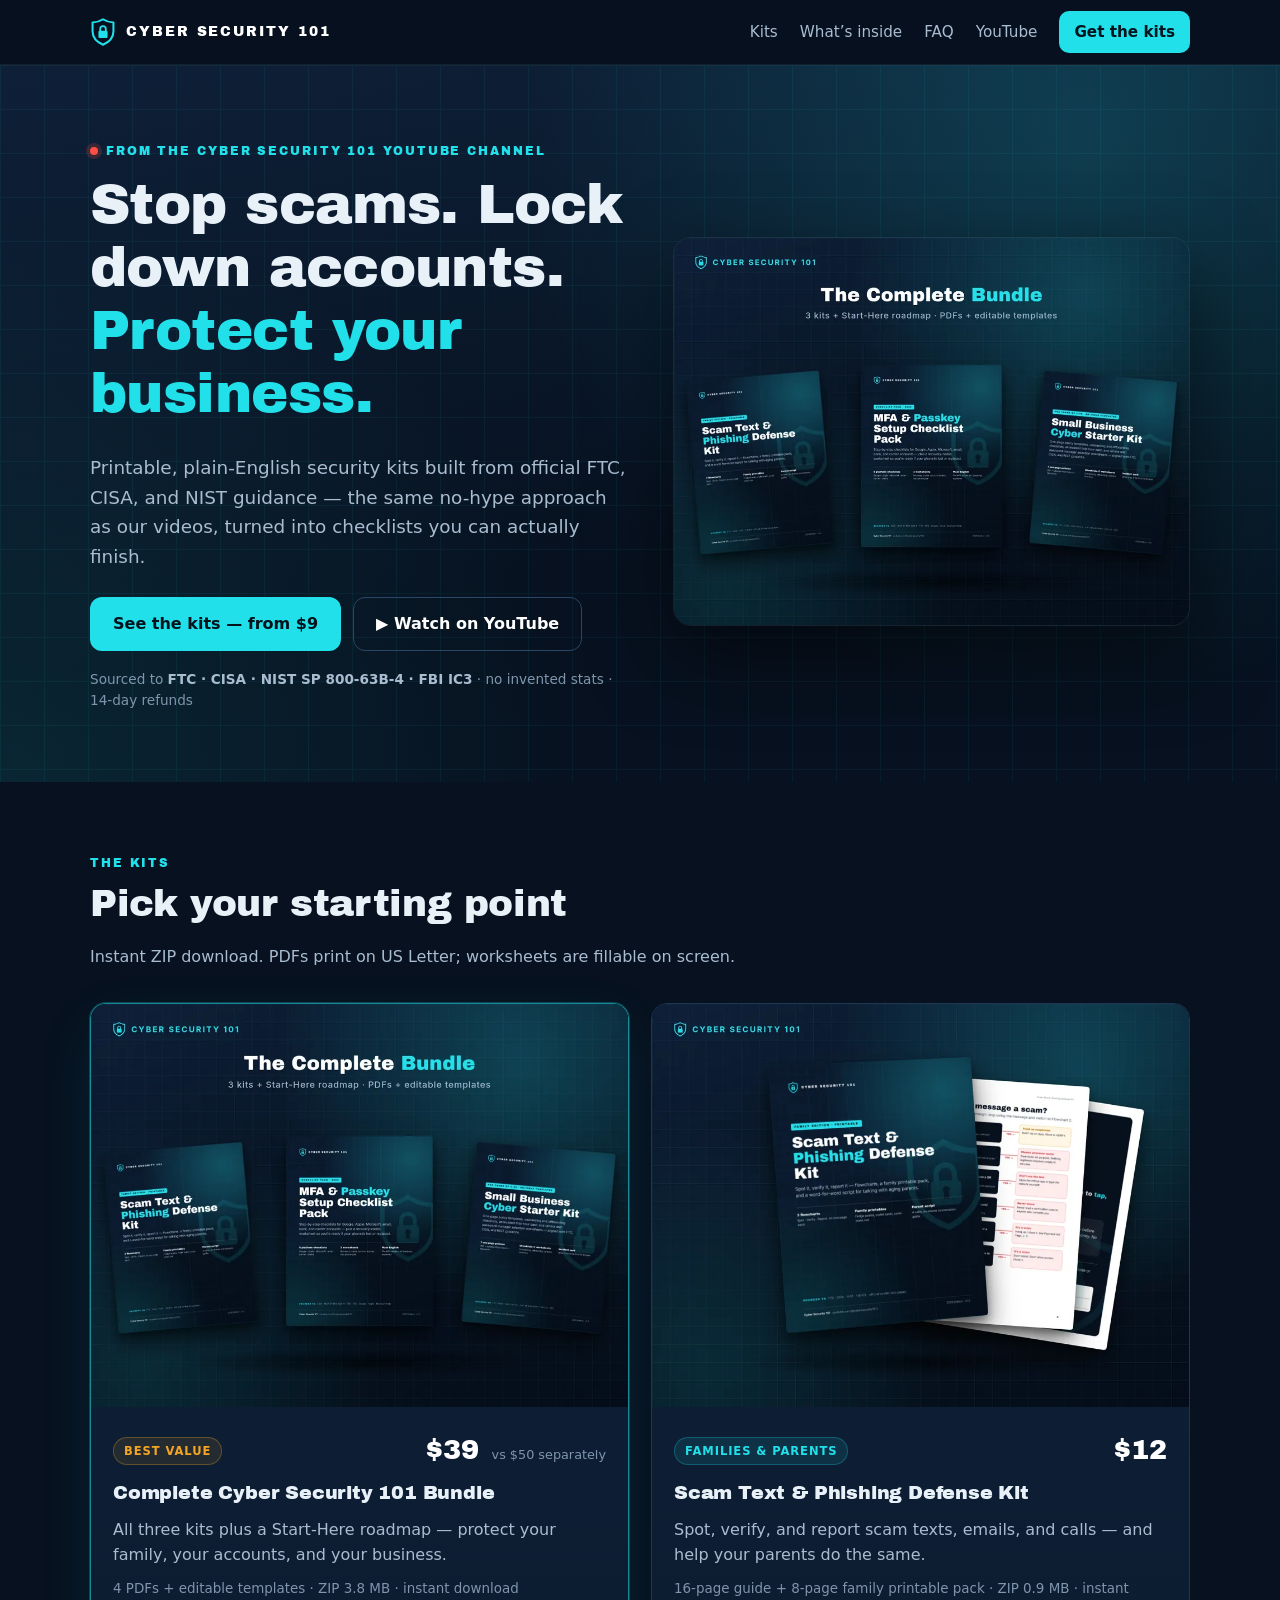
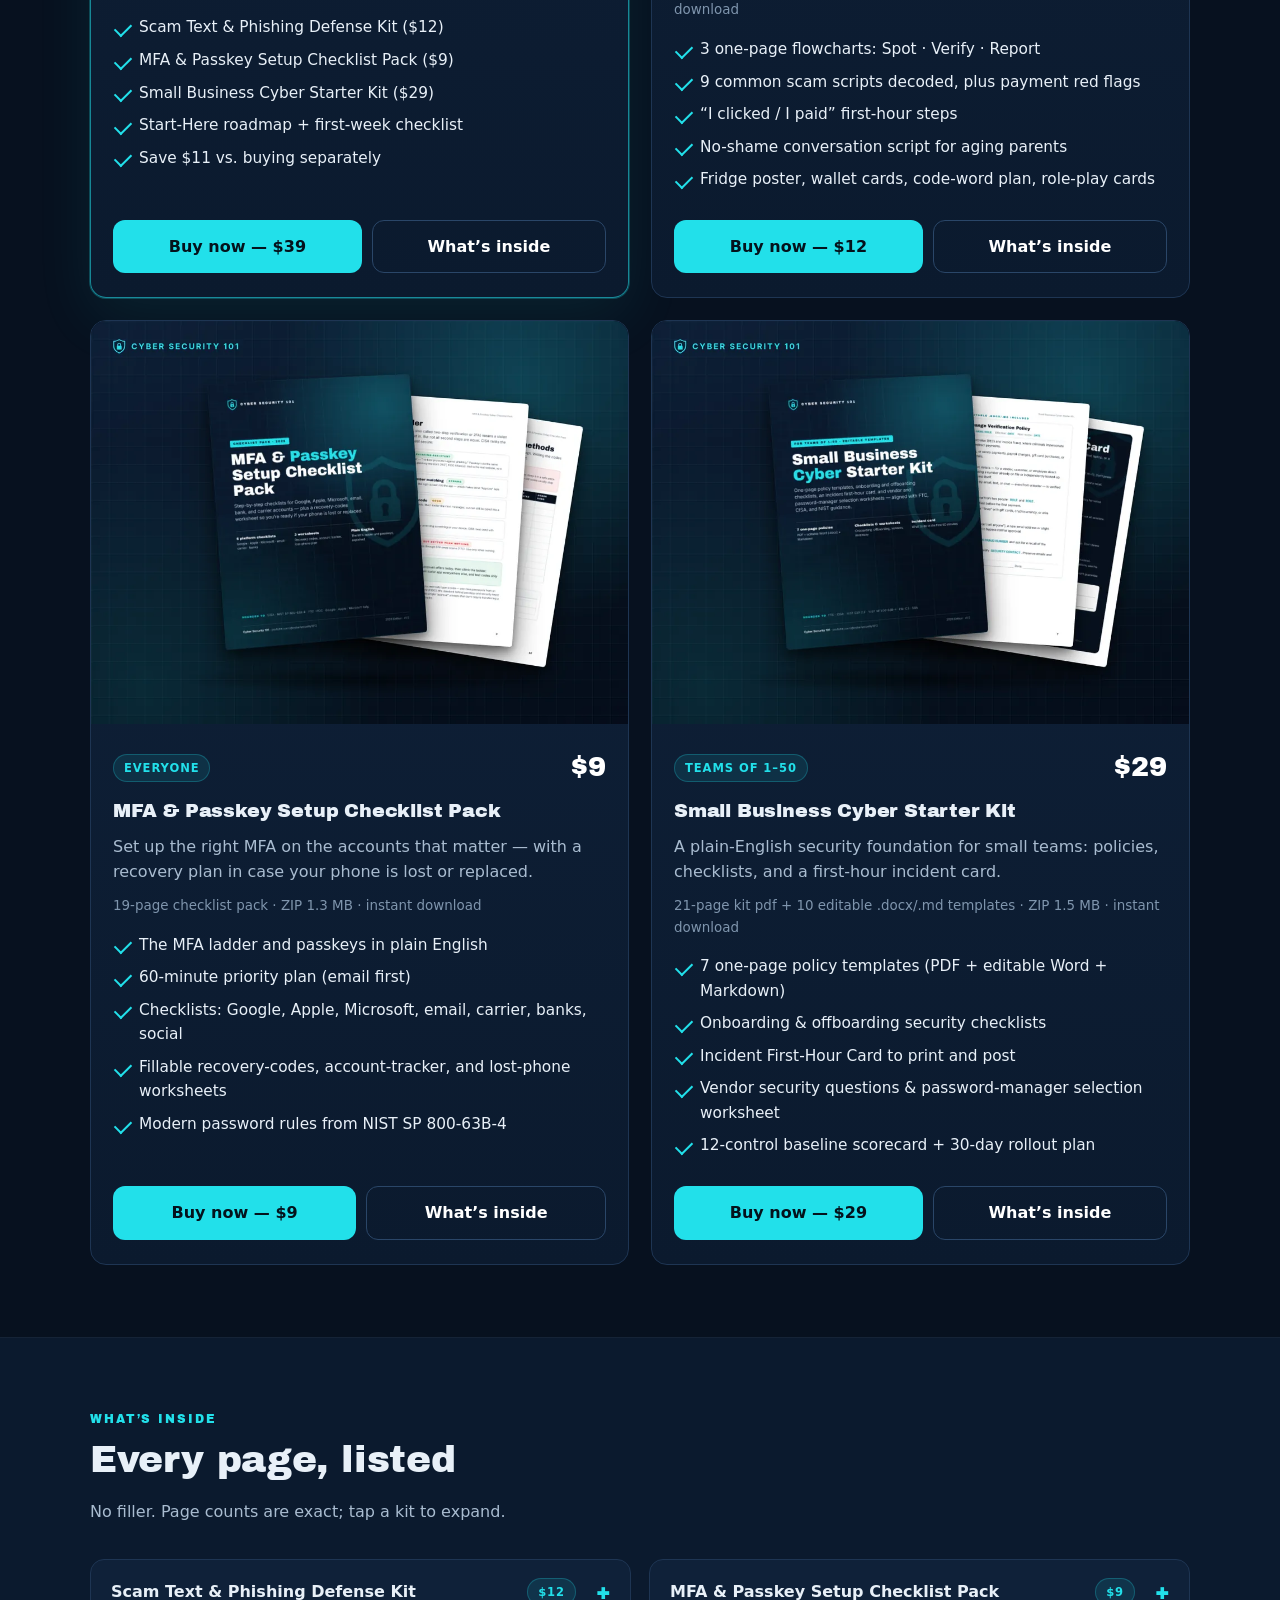
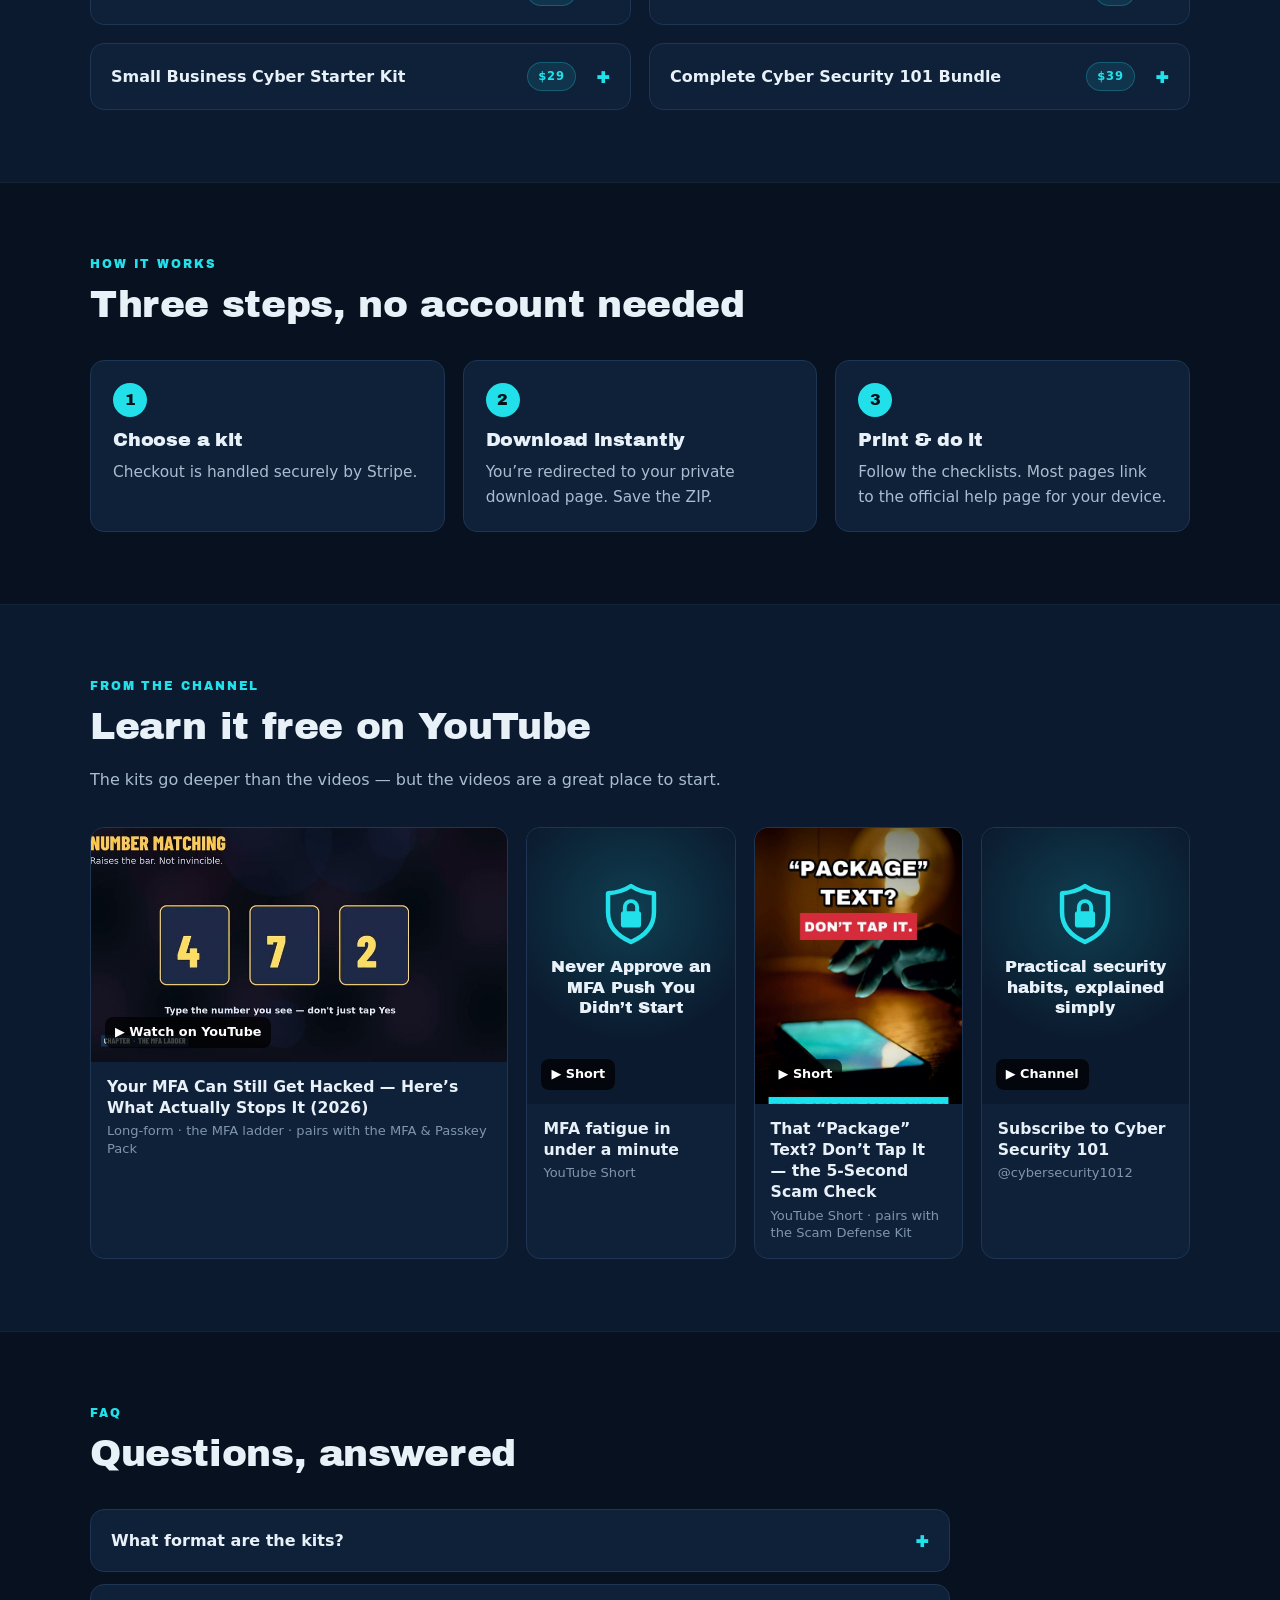
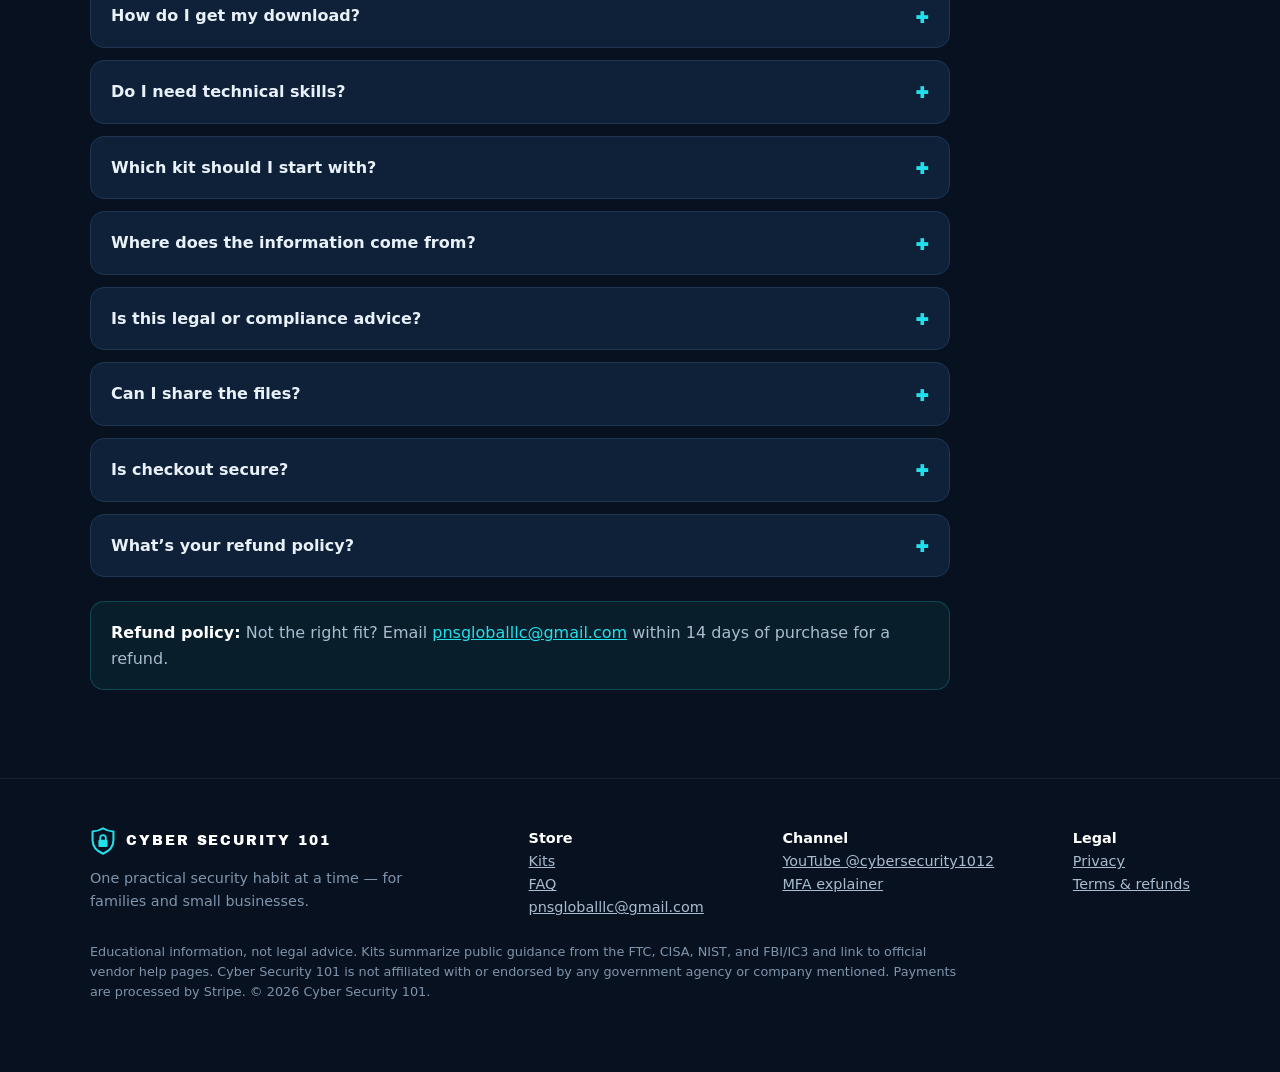
==== index.html @ 24c4be33 "Add Cyber Security 101 static storefront. Serve the finished site from the repository root for GitHu" ====
<!doctype html>
<html lang="en"><head>
<meta charset="utf-8"><meta name="viewport" content="width=device-width,initial-scale=1">
<title>Cyber Security 101 Kits — Scam Defense, MFA &amp; Passkeys, Small Business Security</title>
<meta name="description" content="Printable, beginner-friendly security kits from the Cyber Security 101 YouTube channel: scam text &amp; phishing defense, MFA &amp; passkey checklists, and a small business cyber starter kit.">
<link rel="canonical" href="https://yarosim.github.io/cyber-security-101/">
<meta property="og:type" content="website"><meta property="og:site_name" content="Cyber Security 101">
<meta property="og:title" content="Cyber Security 101 Kits — Scam Defense, MFA &amp; Passkeys, Small Business Security"><meta property="og:description" content="Printable, beginner-friendly security kits from the Cyber Security 101 YouTube channel: scam text &amp; phishing defense, MFA &amp; passkey checklists, and a small business cyber starter kit.">
<meta property="og:url" content="https://yarosim.github.io/cyber-security-101/"><meta property="og:image" content="https://yarosim.github.io/cyber-security-101/assets/img/og-image.png">
<meta property="og:image:width" content="1200"><meta property="og:image:height" content="630">
<meta name="twitter:card" content="summary_large_image"><meta name="twitter:title" content="Cyber Security 101 Kits — Scam Defense, MFA &amp; Passkeys, Small Business Security"><meta name="twitter:description" content="Printable, beginner-friendly security kits from the Cyber Security 101 YouTube channel: scam text &amp; phishing defense, MFA &amp; passkey checklists, and a small business cyber starter kit."><meta name="twitter:image" content="https://yarosim.github.io/cyber-security-101/assets/img/og-image.png">
<meta name="theme-color" content="#07111F">
<link rel="icon" href="assets/img/favicon.svg" type="image/svg+xml"><link rel="icon" href="assets/img/favicon-32.png" sizes="32x32"><link rel="apple-touch-icon" href="assets/img/apple-touch-icon.png">
<link rel="preload" href="assets/fonts/archivo-black-latin.woff2" as="font" type="font/woff2" crossorigin>
<link rel="stylesheet" href="assets/css/site.css">
</head><body><a class="skip" href="#main">Skip to content</a>
<header class="top"><div class="wrap"><a class="brand" href="./"><svg viewBox="0 0 100 110" aria-hidden="true"><path d="M50 5 C38 13 24 17 9 18 L9 52 C9 78 27 95 50 105 C73 95 91 78 91 52 L91 18 C76 17 62 13 50 5 Z" fill="none" stroke="currentColor" stroke-width="8" stroke-linejoin="round"/><path d="M39 52 V43 a11 11 0 0 1 22 0 V52" fill="none" stroke="currentColor" stroke-width="7"/><rect x="32" y="50" width="36" height="29" rx="5" fill="currentColor"/></svg><span>CYBER SECURITY 101</span></a>
<nav class="links"><a href="#kits">Kits</a><a href="#inside">What’s inside</a><a href="#faq">FAQ</a><a href="https://www.youtube.com/@cybersecurity1012" rel="noopener">YouTube</a><a class="btn btn-primary btn-sm" href="#kits">Get the kits</a></nav></div></header><main id="main">
<section class="hero"><div class="wrap"><div>
<div class="eyebrow"><span class="dot"></span>From the Cyber Security 101 YouTube channel</div>
<h1>Stop scams. Lock down accounts. <span class="accent">Protect your business.</span></h1>
<p class="lead">Printable, plain-English security kits built from official FTC, CISA, and NIST guidance — the same no-hype approach as our videos, turned into checklists you can actually finish.</p>
<div class="cta"><a class="btn btn-primary" href="#kits">See the kits — from $9</a><a class="btn btn-ghost" href="https://www.youtube.com/@cybersecurity1012" rel="noopener">▶ Watch on YouTube</a></div>
<p class="sourced">Sourced to <b>FTC · CISA · NIST SP 800-63B-4 · FBI IC3</b> · no invented stats · 14-day refunds</p>
</div><div><picture><source srcset="assets/img/complete-bundle.webp" type="image/webp"><img class="hero-img" src="assets/img/complete-bundle.jpg" alt="The Complete Cyber Security 101 Bundle: three kit covers" width="960" height="720" fetchpriority="high"></picture></div></div></section>

<section id="kits"><div class="wrap"><div class="sec-head"><div class="kicker">The kits</div><h2>Pick your starting point</h2><p>Instant ZIP download. PDFs print on US Letter; worksheets are fillable on screen.</p></div>
<div class="grid"><article class="card featured" id="complete-bundle">
<div class="media"><picture><source srcset="assets/img/complete-bundle.webp" type="image/webp"><img src="assets/img/complete-bundle.jpg" alt="Complete Cyber Security 101 Bundle — cover and sample pages" width="960" height="720" loading="lazy"></picture></div>
<div class="body"><div class="pillrow"><span class="pill gold">Best value</span><span class="price">$39 <small>vs $50 separately</small></span></div>
<h3>Complete Cyber Security 101 Bundle</h3><p class="promise">All three kits plus a Start-Here roadmap — protect your family, your accounts, and your business.</p><p class="meta">4 PDFs + editable templates · ZIP 3.8 MB · instant download</p>
<ul><li>Scam Text &amp; Phishing Defense Kit ($12)</li><li>MFA &amp; Passkey Setup Checklist Pack ($9)</li><li>Small Business Cyber Starter Kit ($29)</li><li>Start-Here roadmap + first-week checklist</li><li>Save $11 vs. buying separately</li></ul>
<div class="actions"><a class="btn btn-primary" data-buy="complete-bundle" data-name="Complete Cyber Security 101 Bundle" data-price="39" href="mailto:pnsgloballlc@gmail.com?subject=Order: Complete Cyber Security 101 Bundle">Buy now — $39</a><a class="btn btn-ghost" href="#inside-complete-bundle">What’s inside</a></div>
</div></article><article class="card" id="scam-defense-kit">
<div class="media"><picture><source srcset="assets/img/scam-defense-kit.webp" type="image/webp"><img src="assets/img/scam-defense-kit.jpg" alt="Scam Text &amp; Phishing Defense Kit — cover and sample pages" width="960" height="720" loading="lazy"></picture></div>
<div class="body"><div class="pillrow"><span class="pill">Families &amp; parents</span><span class="price">$12</span></div>
<h3>Scam Text &amp; Phishing Defense Kit</h3><p class="promise">Spot, verify, and report scam texts, emails, and calls — and help your parents do the same.</p><p class="meta">16-page guide + 8-page family printable pack · ZIP 0.9 MB · instant download</p>
<ul><li>3 one-page flowcharts: Spot · Verify · Report</li><li>9 common scam scripts decoded, plus payment red flags</li><li>“I clicked / I paid” first-hour steps</li><li>No-shame conversation script for aging parents</li><li>Fridge poster, wallet cards, code-word plan, role-play cards</li></ul>
<div class="actions"><a class="btn btn-primary" data-buy="scam-defense-kit" data-name="Scam Text &amp; Phishing Defense Kit" data-price="12" href="mailto:pnsgloballlc@gmail.com?subject=Order: Scam Text &amp; Phishing Defense Kit">Buy now — $12</a><a class="btn btn-ghost" href="#inside-scam-defense-kit">What’s inside</a></div>
</div></article><article class="card" id="mfa-passkey-pack">
<div class="media"><picture><source srcset="assets/img/mfa-passkey-pack.webp" type="image/webp"><img src="assets/img/mfa-passkey-pack.jpg" alt="MFA &amp; Passkey Setup Checklist Pack — cover and sample pages" width="960" height="720" loading="lazy"></picture></div>
<div class="body"><div class="pillrow"><span class="pill">Everyone</span><span class="price">$9</span></div>
<h3>MFA &amp; Passkey Setup Checklist Pack</h3><p class="promise">Set up the right MFA on the accounts that matter — with a recovery plan in case your phone is lost or replaced.</p><p class="meta">19-page checklist pack · ZIP 1.3 MB · instant download</p>
<ul><li>The MFA ladder and passkeys in plain English</li><li>60-minute priority plan (email first)</li><li>Checklists: Google, Apple, Microsoft, email, carrier, banks, social</li><li>Fillable recovery-codes, account-tracker, and lost-phone worksheets</li><li>Modern password rules from NIST SP 800-63B-4</li></ul>
<div class="actions"><a class="btn btn-primary" data-buy="mfa-passkey-pack" data-name="MFA &amp; Passkey Setup Checklist Pack" data-price="9" href="mailto:pnsgloballlc@gmail.com?subject=Order: MFA &amp; Passkey Setup Checklist Pack">Buy now — $9</a><a class="btn btn-ghost" href="#inside-mfa-passkey-pack">What’s inside</a></div>
</div></article><article class="card" id="small-business-kit">
<div class="media"><picture><source srcset="assets/img/small-business-kit.webp" type="image/webp"><img src="assets/img/small-business-kit.jpg" alt="Small Business Cyber Starter Kit — cover and sample pages" width="960" height="720" loading="lazy"></picture></div>
<div class="body"><div class="pillrow"><span class="pill">Teams of 1–50</span><span class="price">$29</span></div>
<h3>Small Business Cyber Starter Kit</h3><p class="promise">A plain-English security foundation for small teams: policies, checklists, and a first-hour incident card.</p><p class="meta">21-page kit pdf + 10 editable .docx/.md templates · ZIP 1.5 MB · instant download</p>
<ul><li>7 one-page policy templates (PDF + editable Word + Markdown)</li><li>Onboarding &amp; offboarding security checklists</li><li>Incident First-Hour Card to print and post</li><li>Vendor security questions &amp; password-manager selection worksheet</li><li>12-control baseline scorecard + 30-day rollout plan</li></ul>
<div class="actions"><a class="btn btn-primary" data-buy="small-business-kit" data-name="Small Business Cyber Starter Kit" data-price="29" href="mailto:pnsgloballlc@gmail.com?subject=Order: Small Business Cyber Starter Kit">Buy now — $29</a><a class="btn btn-ghost" href="#inside-small-business-kit">What’s inside</a></div>
</div></article></div></div></section>

<section class="band" id="inside"><div class="wrap"><div class="sec-head"><div class="kicker">What’s inside</div><h2>Every page, listed</h2><p>No filler. Page counts are exact; tap a kit to expand.</p></div>
<div class="inside"><details id="inside-scam-defense-kit"><summary>Scam Text &amp; Phishing Defense Kit <span class="pill" style="margin-left:auto;margin-right:8px">$12</span></summary><p><b>Guide (16 pages):</b> the 5-Second Check; Flowchart 1 — Spot; Flowchart 2 — Verify (go direct); Flowchart 3 — Report (7726, ReportFraud.ftc.gov, IC3.gov, IdentityTheft.gov, Elder Fraud Hotline); 9 scam scripts decoded; payment red flags; “I clicked / I paid” first-hour checklists; a 20-minute account reset; a no-shame conversation script for aging parents; word-for-word call and text scripts; sources.</p><p><b>Family Printable Pack (8 pages, fillable):</b> PAUSE · CHECK · CALL fridge poster; 5-Second Check poster; 4 fold-over wallet cards; family verification (code-word) plan; trusted-numbers directory; scam incident log; 6 role-play cards.</p></details><details id="inside-mfa-passkey-pack"><summary>MFA &amp; Passkey Setup Checklist Pack <span class="pill" style="margin-left:auto;margin-right:8px">$9</span></summary><p><b>Checklist pack (19 pages, fillable):</b> the MFA ladder (CISA ranking); passkeys explained; 60-minute priority plan; checklists for Google, Apple, Microsoft, other email providers + mobile carrier, banks and payment apps, social and shopping accounts.</p><p><b>Worksheets:</b> recovery codes &amp; backup methods; account security tracker; “If I lose my phone” plan. Plus the two MFA rules, modern password rules from NIST SP 800-63B-4, and a 15-minute quarterly review.</p></details><details id="inside-small-business-kit"><summary>Small Business Cyber Starter Kit <span class="pill" style="margin-left:auto;margin-right:8px">$29</span></summary><p><b>Kit PDF (21 pages):</b> 12-control baseline scorecard (mapped to NIST CSF 2.0); asset &amp; account inventory; 7 one-page policies — Acceptable Use, Password/Passkey/MFA, Payment &amp; Bank-Change Verification, Data Handling, Backup &amp; Updates, Remote Work &amp; Devices, Incident Response; onboarding and offboarding checklists; Incident First-Hour Card; incident contacts &amp; log; vendor security questions; password-manager selection matrix; staff phishing handout; 30-day rollout plan; policy acknowledgment form.</p><p><b>Editable templates:</b> all 7 policies, both checklists, and the First-Hour Card as Word (.docx) and Markdown (.md) files, with placeholders highlighted.</p></details><details id="inside-complete-bundle"><summary>Complete Cyber Security 101 Bundle <span class="pill" style="margin-left:auto;margin-right:8px">$39</span></summary><p><b>Everything above in one ZIP:</b> Scam Text &amp; Phishing Defense Kit (guide + printables), MFA &amp; Passkey Setup Checklist Pack, Small Business Cyber Starter Kit (PDF + editable templates).</p><p><b>Start-Here roadmap (2 pages):</b> the order to use the kits and a first-week checklist.</p></details></div></div></section>

<section><div class="wrap"><div class="sec-head"><div class="kicker">How it works</div><h2>Three steps, no account needed</h2></div>
<div class="steps3"><div class="step"><h3>Choose a kit</h3><p>Checkout is handled securely by Stripe.</p></div><div class="step"><h3>Download instantly</h3><p>You’re redirected to your private download page. Save the ZIP.</p></div><div class="step"><h3>Print &amp; do it</h3><p>Follow the checklists. Most pages link to the official help page for your device.</p></div></div></div></section>

<section class="band" id="videos"><div class="wrap"><div class="sec-head"><div class="kicker">From the channel</div><h2>Learn it free on YouTube</h2><p>The kits go deeper than the videos — but the videos are a great place to start.</p></div><div class="videos">
<a class="vid" href="https://www.youtube.com/watch?v=_eU4ls9CV9U" rel="noopener"><div class="th"><img src="assets/img/mfa-long.jpg" alt="MFA explainer video thumbnail" width="1280" height="720" loading="lazy"><span class="play">▶ Watch on YouTube</span></div><div class="t">Your MFA Can Still Get Hacked — Here’s What Actually Stops It (2026)<small>Long-form · the MFA ladder · pairs with the MFA &amp; Passkey Pack</small></div></a>
<a class="vid short" href="https://www.youtube.com/shorts/EB3WGPZprxk" rel="noopener"><div class="th"><div class="shortcard"><svg viewBox="0 0 100 110" aria-hidden="true"><path d="M50 5 C38 13 24 17 9 18 L9 52 C9 78 27 95 50 105 C73 95 91 78 91 52 L91 18 C76 17 62 13 50 5 Z" fill="none" stroke="currentColor" stroke-width="8" stroke-linejoin="round"/><path d="M39 52 V43 a11 11 0 0 1 22 0 V52" fill="none" stroke="currentColor" stroke-width="7"/><rect x="32" y="50" width="36" height="29" rx="5" fill="currentColor"/></svg><b>Never Approve an MFA Push You Didn’t Start</b></div><span class="play">▶ Short</span></div><div class="t">MFA fatigue in under a minute<small>YouTube Short</small></div></a>
<a class="vid short" data-video="scamShort" href="https://www.youtube.com/@cybersecurity1012" rel="noopener" hidden><div class="th"><img src="assets/img/scam-short.jpg" alt="5-Second Scam Check short thumbnail" width="540" height="720" loading="lazy"><span class="play">▶ Short</span></div><div class="t">That “Package” Text? Don’t Tap It — the 5-Second Scam Check<small>YouTube Short · pairs with the Scam Defense Kit</small></div></a>
<a class="vid short" data-video="channelFallback" href="https://www.youtube.com/@cybersecurity1012" rel="noopener"><div class="th"><div class="shortcard"><svg viewBox="0 0 100 110" aria-hidden="true"><path d="M50 5 C38 13 24 17 9 18 L9 52 C9 78 27 95 50 105 C73 95 91 78 91 52 L91 18 C76 17 62 13 50 5 Z" fill="none" stroke="currentColor" stroke-width="8" stroke-linejoin="round"/><path d="M39 52 V43 a11 11 0 0 1 22 0 V52" fill="none" stroke="currentColor" stroke-width="7"/><rect x="32" y="50" width="36" height="29" rx="5" fill="currentColor"/></svg><b>Practical security habits, explained simply</b></div><span class="play">▶ Channel</span></div><div class="t">Subscribe to Cyber Security 101<small>@cybersecurity1012</small></div></a>
</div></div></section>

<section id="faq"><div class="wrap"><div class="sec-head"><div class="kicker">FAQ</div><h2>Questions, answered</h2></div>
<div class="faq"><details><summary>What format are the kits?</summary><p>PDF (US Letter) inside a ZIP file. Worksheets are fillable — type into them in Adobe Acrobat Reader, Apple Preview, or a modern browser — or print and write by hand. The Small Business kit also includes editable Word (.docx) and Markdown templates.</p></details><details><summary>How do I get my download?</summary><p>Right after checkout you’re redirected to your private download page. Bookmark it or save the ZIP right away. Lost it? Email pnsgloballlc@gmail.com with your receipt and we’ll resend it.</p></details><details><summary>Do I need technical skills?</summary><p>No. Everything is written for beginners: plain language, checklists, and links to each company’s official help page when menus differ on your device.</p></details><details><summary>Which kit should I start with?</summary><p>Worried about scam texts or protecting parents? Start with the Scam Text &amp; Phishing Defense Kit. Want to secure your own accounts? The MFA &amp; Passkey Pack. Run or help run a business? The Small Business kit. The bundle includes all three with a roadmap.</p></details><details><summary>Where does the information come from?</summary><p>Official guidance from the FTC, CISA, NIST (including SP 800-63B-4), and FBI/IC3, plus Google, Apple, and Microsoft help pages. Each kit ends with a dated sources page. We don’t use invented statistics.</p></details><details><summary>Is this legal or compliance advice?</summary><p>No. The kits are educational. The Small Business policies are starting templates — adapt them to your business and have a qualified advisor review anything you rely on for legal, regulatory, or contractual purposes.</p></details><details><summary>Can I share the files?</summary><p>Print as many copies as you need for your household (or, for the Small Business kit, within your own organization). Please don’t resell or post the files publicly.</p></details><details><summary>Is checkout secure?</summary><p>Payments are handled by Stripe on Stripe’s own checkout page. We never see or store your card number.</p></details><details><summary>What’s your refund policy?</summary><p>If a kit isn’t right for you, email pnsgloballlc@gmail.com within 14 days of purchase for a refund.</p></details></div>
<p class="note" style="margin-top:24px;max-width:860px"><b style="color:#fff">Refund policy:</b> Not the right fit? Email <a href="mailto:pnsgloballlc@gmail.com">pnsgloballlc@gmail.com</a> within 14 days of purchase for a refund.</p>
</div></section>
</main><footer><div class="wrap"><div class="cols">
<div><a class="brand" href="./"><svg viewBox="0 0 100 110" aria-hidden="true"><path d="M50 5 C38 13 24 17 9 18 L9 52 C9 78 27 95 50 105 C73 95 91 78 91 52 L91 18 C76 17 62 13 50 5 Z" fill="none" stroke="currentColor" stroke-width="8" stroke-linejoin="round"/><path d="M39 52 V43 a11 11 0 0 1 22 0 V52" fill="none" stroke="currentColor" stroke-width="7"/><rect x="32" y="50" width="36" height="29" rx="5" fill="currentColor"/></svg><span>CYBER SECURITY 101</span></a><p style="margin:.8em 0 0;max-width:360px">One practical security habit at a time — for families and small businesses.</p></div>
<div><b style="color:#fff">Store</b><br><a href="index.html#kits">Kits</a><br><a href="index.html#faq">FAQ</a><br><a href="mailto:pnsgloballlc@gmail.com">pnsgloballlc@gmail.com</a></div>
<div><b style="color:#fff">Channel</b><br><a href="https://www.youtube.com/@cybersecurity1012" rel="noopener">YouTube @cybersecurity1012</a><br><a href="https://www.youtube.com/watch?v=_eU4ls9CV9U" rel="noopener">MFA explainer</a></div>
<div><b style="color:#fff">Legal</b><br><a href="privacy.html">Privacy</a><br><a href="terms.html">Terms &amp; refunds</a></div>
</div>
<p class="fine">Educational information, not legal advice. Kits summarize public guidance from the FTC, CISA, NIST, and FBI/IC3 and link to official vendor help pages. Cyber Security 101 is not affiliated with or endorsed by any government agency or company mentioned. Payments are processed by Stripe. © <span id="yr">2026</span> Cyber Security 101.</p>
</div></footer>
<script src="config.js"></script><script src="assets/js/main.js" defer></script>
</body></html>
---- assets/css/site.css ----
@font-face{font-family:"Archivo Black";src:url(../fonts/archivo-black-latin.woff2) format("woff2");font-display:swap}
:root{--bg:#07111F;--bg2:#0B1A2E;--card:#0F2139;--line:#1E3553;--ink:#E8F0F8;--ink2:#A9BCD0;--ink3:#7F95AD;--cyan:#22E0EA;--cyan-d:#17B8C1;--amber:#F5A524;--radius:16px;--max:1140px}
*{box-sizing:border-box}html{scroll-behavior:smooth}
body{margin:0;background:var(--bg);color:var(--ink);font:16px/1.6 system-ui,-apple-system,"Segoe UI",Roboto,Inter,Arial,sans-serif;-webkit-font-smoothing:antialiased}
a{color:var(--cyan)}a:hover{color:#7CF3F8}
img{max-width:100%;height:auto;display:block}
.wrap{max-width:var(--max);margin:0 auto;padding:0 20px}
h1,h2,h3{font-family:"Archivo Black",system-ui,sans-serif;font-weight:400;line-height:1.12;margin:0 0 .5em;letter-spacing:-.01em}
h1{font-size:clamp(2rem,5.2vw,3.5rem)}h2{font-size:clamp(1.6rem,3.4vw,2.35rem)}h3{font-size:1.2rem}
.accent{color:var(--cyan)}
.skip{position:absolute;left:-999px}.skip:focus{left:12px;top:12px;background:#fff;color:#000;padding:8px 12px;z-index:99;border-radius:6px}
header.top{position:sticky;top:0;z-index:20;background:rgba(7,17,31,.86);backdrop-filter:blur(10px);border-bottom:1px solid rgba(255,255,255,.06)}
header.top .wrap{display:flex;align-items:center;justify-content:space-between;height:64px}
.brand{display:flex;align-items:center;gap:10px;color:#fff;text-decoration:none;font-family:"Archivo Black";letter-spacing:.14em;font-size:.86rem}
.brand svg{width:26px;height:28px;color:var(--cyan)}
nav.links{display:flex;gap:22px;align-items:center}nav.links a{color:var(--ink2);text-decoration:none;font-size:.95rem}nav.links a:hover{color:#fff}nav.links a.btn{color:#04141F;white-space:nowrap}nav.links a.btn:hover{color:#04141F}.brand span{white-space:nowrap}
.btn{display:inline-flex;align-items:center;justify-content:center;gap:8px;padding:13px 22px;border-radius:12px;font-weight:700;text-decoration:none;border:1px solid transparent;cursor:pointer;font-size:1rem;transition:transform .12s ease, background .12s ease}
.btn:active{transform:translateY(1px)}
.btn-primary{background:var(--cyan);color:#04121C}.btn-primary:hover{background:#6CEFF5;color:#04121C}
.btn-ghost{border-color:#2A4668;color:#fff}.btn-ghost:hover{border-color:var(--cyan);color:#fff}
.btn-sm{padding:8px 14px;font-size:.9rem;border-radius:10px}
.btn.soon{background:transparent;border:1px dashed #3B5B80;color:var(--ink2);font-weight:600}
.btn.soon:hover{border-color:var(--cyan);color:#fff}
.hero{position:relative;overflow:hidden;padding:72px 0 56px;background:radial-gradient(circle at 85% 10%,rgba(34,224,234,.18),transparent 45%),radial-gradient(circle at 0% 100%,rgba(34,224,234,.10),transparent 40%),linear-gradient(170deg,#0E2038,#07111F 65%)}
.hero:before{content:"";position:absolute;inset:0;opacity:.06;background-image:linear-gradient(#22E0EA 1px,transparent 1px),linear-gradient(90deg,#22E0EA 1px,transparent 1px);background-size:44px 44px;pointer-events:none}
.hero .wrap{position:relative;display:grid;grid-template-columns:1.05fr 1fr;gap:40px;align-items:center}
.eyebrow{display:inline-flex;align-items:center;gap:8px;font-family:"Archivo Black";font-size:.74rem;letter-spacing:.16em;text-transform:uppercase;color:var(--cyan);margin-bottom:14px}
.eyebrow .dot{width:8px;height:8px;border-radius:4px;background:#FF4E45;box-shadow:0 0 0 4px rgba(255,78,69,.18)}
.lead{font-size:1.15rem;color:var(--ink2);max-width:38rem}
.cta{display:flex;gap:12px;flex-wrap:wrap;margin:26px 0 18px}
.sourced{font-size:.85rem;color:var(--ink3)}.sourced b{color:var(--ink2);font-weight:600}
.hero-img{border-radius:18px;box-shadow:0 30px 80px rgba(0,0,0,.5);border:1px solid rgba(255,255,255,.06)}
section{padding:72px 0}
.sec-head{max-width:720px;margin-bottom:34px}.sec-head p{color:var(--ink2);margin:0}
.kicker{font-family:"Archivo Black";font-size:.74rem;letter-spacing:.16em;text-transform:uppercase;color:var(--cyan);margin-bottom:10px}
.grid{display:grid;grid-template-columns:repeat(2,1fr);gap:22px}
.card{background:linear-gradient(180deg,#0F2139,#0B1A2E);border:1px solid var(--line);border-radius:var(--radius);overflow:hidden;display:flex;flex-direction:column}
.card.featured{border-color:rgba(34,224,234,.55);box-shadow:0 0 0 1px rgba(34,224,234,.25),0 20px 60px rgba(34,224,234,.08)}
.card .media{aspect-ratio:4/3;background:#07111F}
.card .media img{width:100%;height:100%;object-fit:cover}
.card .body{padding:22px 22px 24px;display:flex;flex-direction:column;flex:1}
.pillrow{display:flex;justify-content:space-between;align-items:center;gap:10px;margin-bottom:10px}
.pill{display:inline-block;font-size:.72rem;font-weight:700;letter-spacing:.08em;text-transform:uppercase;color:var(--cyan);background:rgba(34,224,234,.1);border:1px solid rgba(34,224,234,.25);padding:4px 10px;border-radius:999px}
.pill.gold{color:var(--amber);background:rgba(245,165,36,.1);border-color:rgba(245,165,36,.3)}
.price{font-family:"Archivo Black";font-size:1.7rem;color:#fff}.price small{font-family:system-ui;font-size:.8rem;color:var(--ink3);font-weight:500;margin-left:4px}
.card p.promise{color:var(--ink2);margin:.2em 0 1em}
.card ul{margin:0 0 20px;padding:0;list-style:none}
.card li{position:relative;padding-left:26px;margin:0 0 8px;color:var(--ink);font-size:.96rem}
.card li:before{content:"";position:absolute;left:2px;top:.5em;width:14px;height:8px;border-left:2.5px solid var(--cyan);border-bottom:2.5px solid var(--cyan);transform:rotate(-45deg)}
.card .meta{font-size:.84rem;color:var(--ink3);margin:-6px 0 16px}
.card .actions{margin-top:auto;display:flex;gap:10px;flex-wrap:wrap;align-items:center}
.card .actions .btn{flex:1 1 auto}
.band{background:var(--bg2);border-top:1px solid rgba(255,255,255,.04);border-bottom:1px solid rgba(255,255,255,.04)}
.inside{display:grid;grid-template-columns:repeat(2,1fr);gap:18px}
details{background:var(--card);border:1px solid var(--line);border-radius:14px;padding:0 20px}
details[open]{padding-bottom:16px}
summary{cursor:pointer;list-style:none;padding:18px 0;font-weight:700;display:flex;justify-content:space-between;gap:12px;align-items:center}
summary::-webkit-details-marker{display:none}
summary:after{content:"+";font-family:"Archivo Black";color:var(--cyan);font-size:1.3rem;line-height:1}
details[open] summary:after{content:"–"}
details p,details li{color:var(--ink2);font-size:.95rem}
details ul{padding-left:18px;margin:6px 0 0}
.steps3{display:grid;grid-template-columns:repeat(3,1fr);gap:18px;counter-reset:s}
.step{background:var(--card);border:1px solid var(--line);border-radius:14px;padding:22px}
.step:before{counter-increment:s;content:counter(s);display:inline-grid;place-items:center;width:34px;height:34px;border-radius:17px;background:var(--cyan);color:#04121C;font-family:"Archivo Black";margin-bottom:12px}
.step p{color:var(--ink2);margin:0;font-size:.96rem}
[hidden]{display:none!important}
.videos{display:grid;grid-template-columns:2fr;grid-auto-flow:column;grid-auto-columns:1fr;gap:18px}
.vid{display:block;text-decoration:none;color:var(--ink);background:var(--card);border:1px solid var(--line);border-radius:14px;overflow:hidden}
.vid:hover{border-color:var(--cyan)}
.vid .th{position:relative;aspect-ratio:16/9;background:#000}
.vid .th img{width:100%;height:100%;object-fit:cover}
.vid.short .th{aspect-ratio:9/12}
.vid .th .play{position:absolute;left:14px;bottom:14px;background:rgba(0,0,0,.72);color:#fff;font-size:.8rem;font-weight:700;padding:5px 10px;border-radius:8px}
.vid .t{padding:14px 16px 16px;font-weight:700;font-size:.98rem;line-height:1.35}
.vid .t small{display:block;color:var(--ink3);font-weight:500;margin-top:4px}
.shortcard{display:flex;flex-direction:column;align-items:center;justify-content:center;box-sizing:border-box;text-align:center;padding:22px 22px 52px;height:100%;background:radial-gradient(circle at 50% 30%,rgba(34,224,234,.18),transparent 60%),#0B1A2E}
.shortcard svg{width:56px;height:62px;color:var(--cyan);margin:0 auto 12px}
.shortcard b{font-family:"Archivo Black";font-weight:400;font-size:1.05rem;line-height:1.2}
.faq{display:grid;gap:12px;max-width:860px}
.note{background:rgba(34,224,234,.06);border:1px solid rgba(34,224,234,.22);border-radius:14px;padding:18px 20px;color:var(--ink2)}
footer{padding:48px 0 56px;border-top:1px solid rgba(255,255,255,.06);color:var(--ink3);font-size:.9rem}
footer .cols{display:flex;justify-content:space-between;gap:28px;flex-wrap:wrap}
footer a{color:var(--ink2)}
footer .fine{margin-top:22px;font-size:.8rem;max-width:880px}
.legal{max-width:780px}.legal h2{font-size:1.3rem;margin-top:1.8em}.legal p,.legal li{color:var(--ink2)}
@media (max-width:900px){.hero .wrap{grid-template-columns:1fr}.hero{padding:44px 0 36px}.grid,.inside{grid-template-columns:1fr}.steps3{grid-template-columns:1fr}.videos{grid-template-columns:1fr 1fr;grid-auto-flow:row}.videos .vid:first-child{grid-column:1/-1}.videos .vid:nth-child(4):not([hidden]){grid-column:1/-1}.videos .vid:nth-child(4) .th{aspect-ratio:16/6}nav.links a:not(.btn){display:none}section{padding:52px 0}}
@media (max-width:420px){.brand{font-size:.74rem;letter-spacing:.1em;gap:8px}.brand svg{width:22px;height:24px}nav.links a.btn{padding:8px 12px;font-size:.85rem}.cta .btn{width:100%}.videos{gap:12px}.shortcard{padding:10px 10px 46px}.shortcard b{font-size:.82rem}.shortcard svg{width:40px;height:44px}.vid .t{padding:10px 12px 12px;font-size:.9rem}.vid .th .play{left:10px;bottom:10px}}
@media (prefers-reduced-motion:reduce){html{scroll-behavior:auto}}
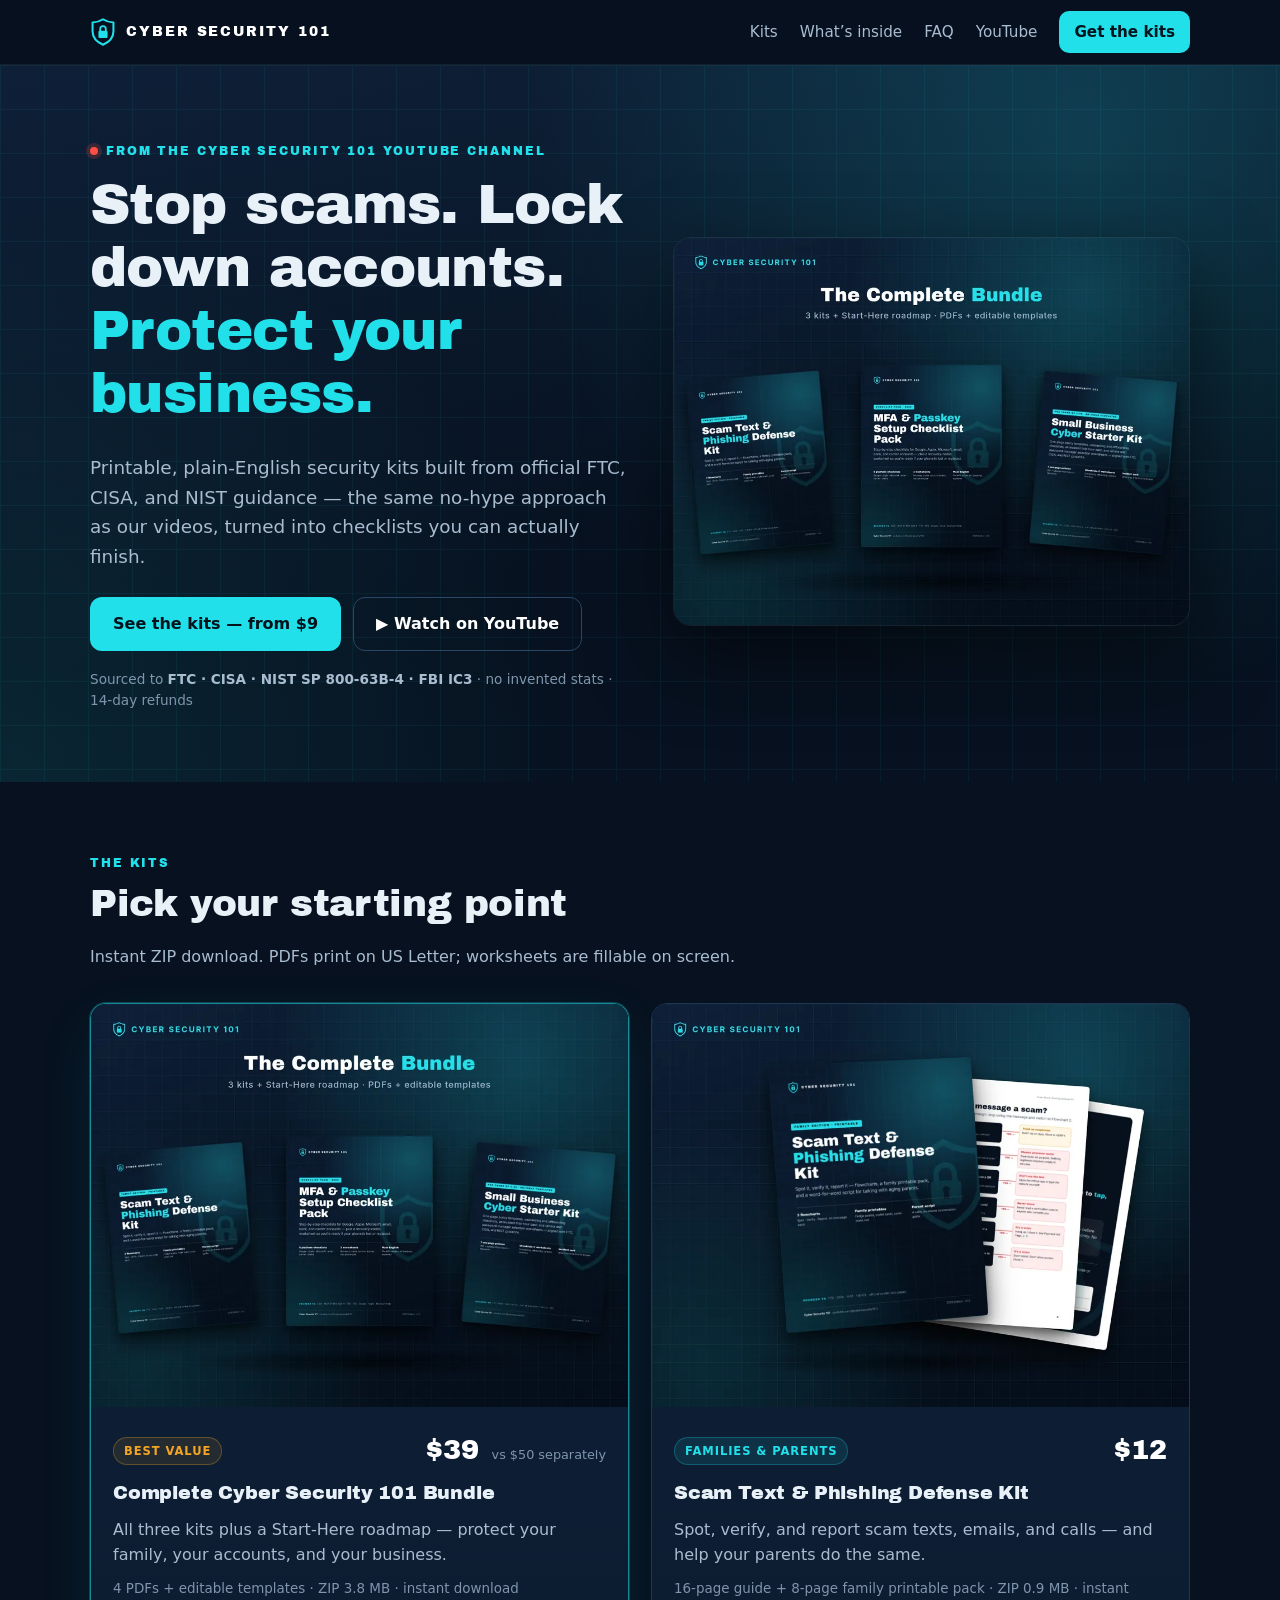
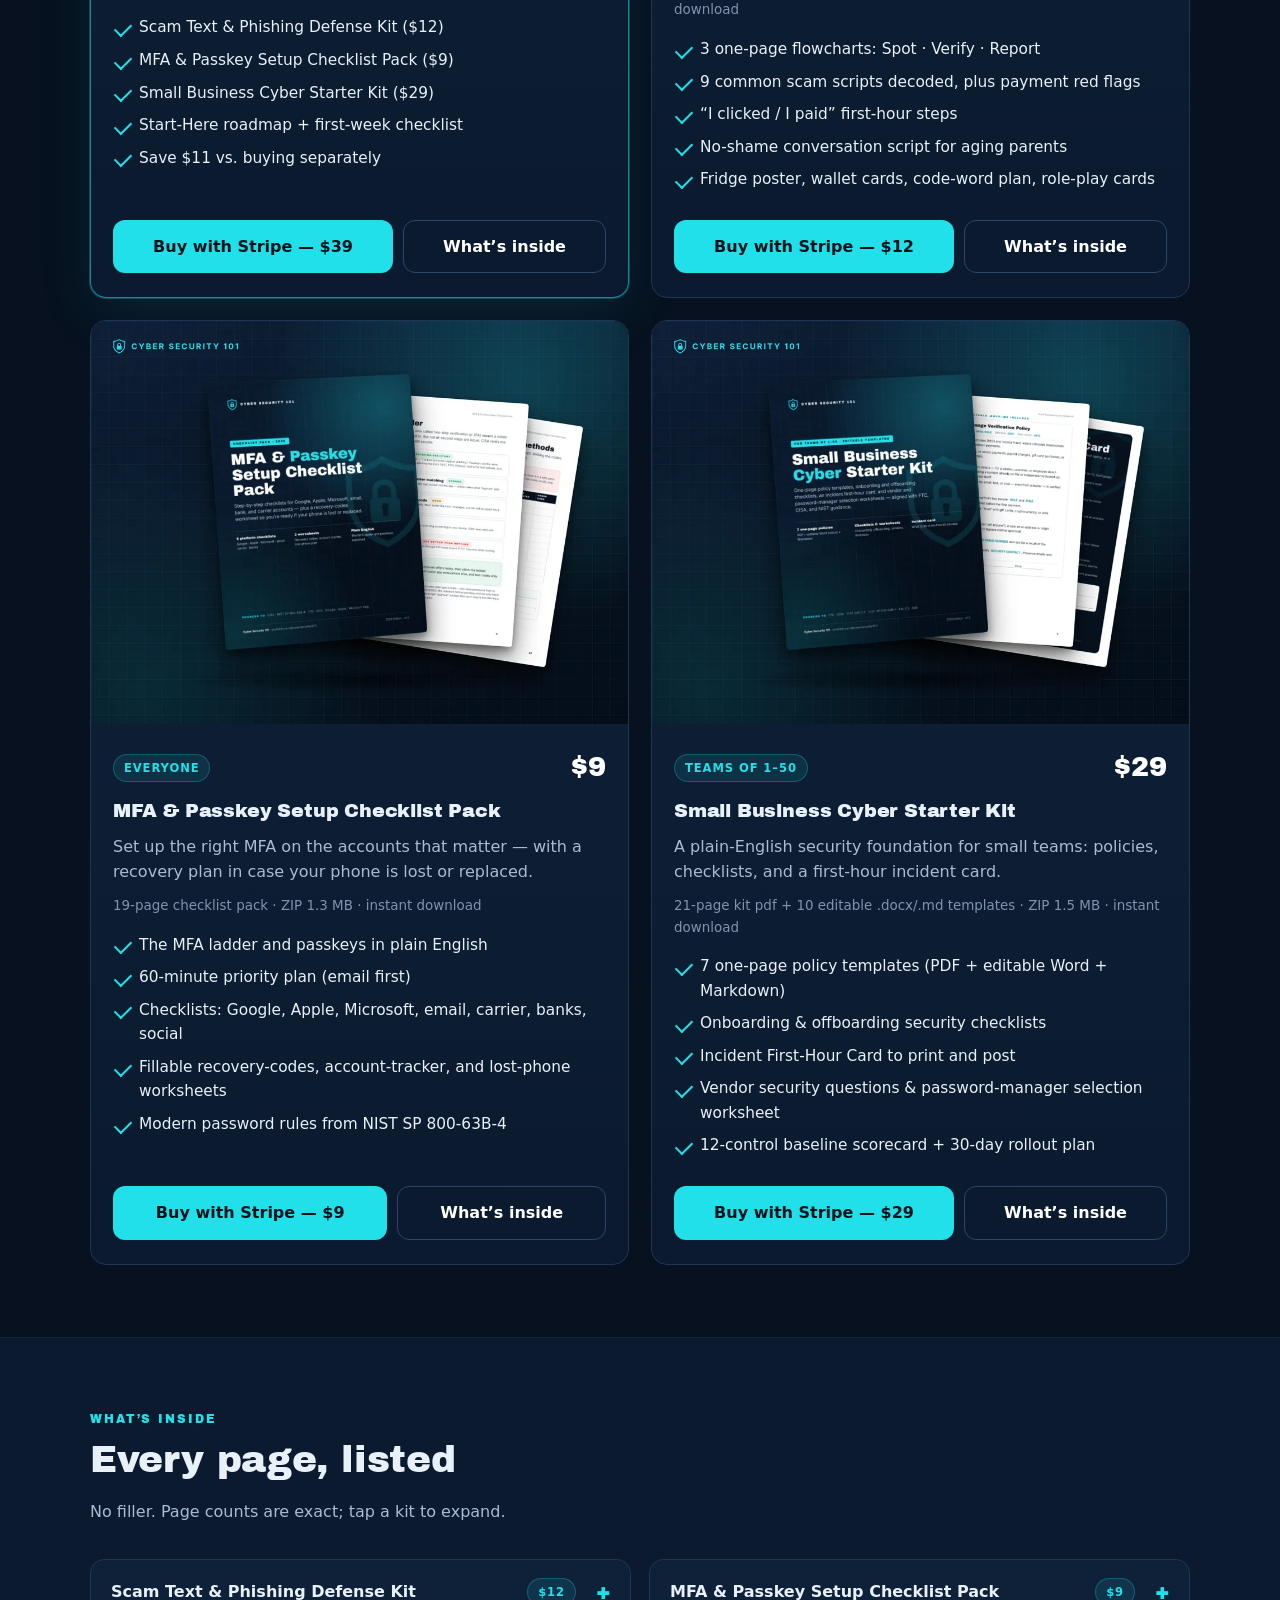
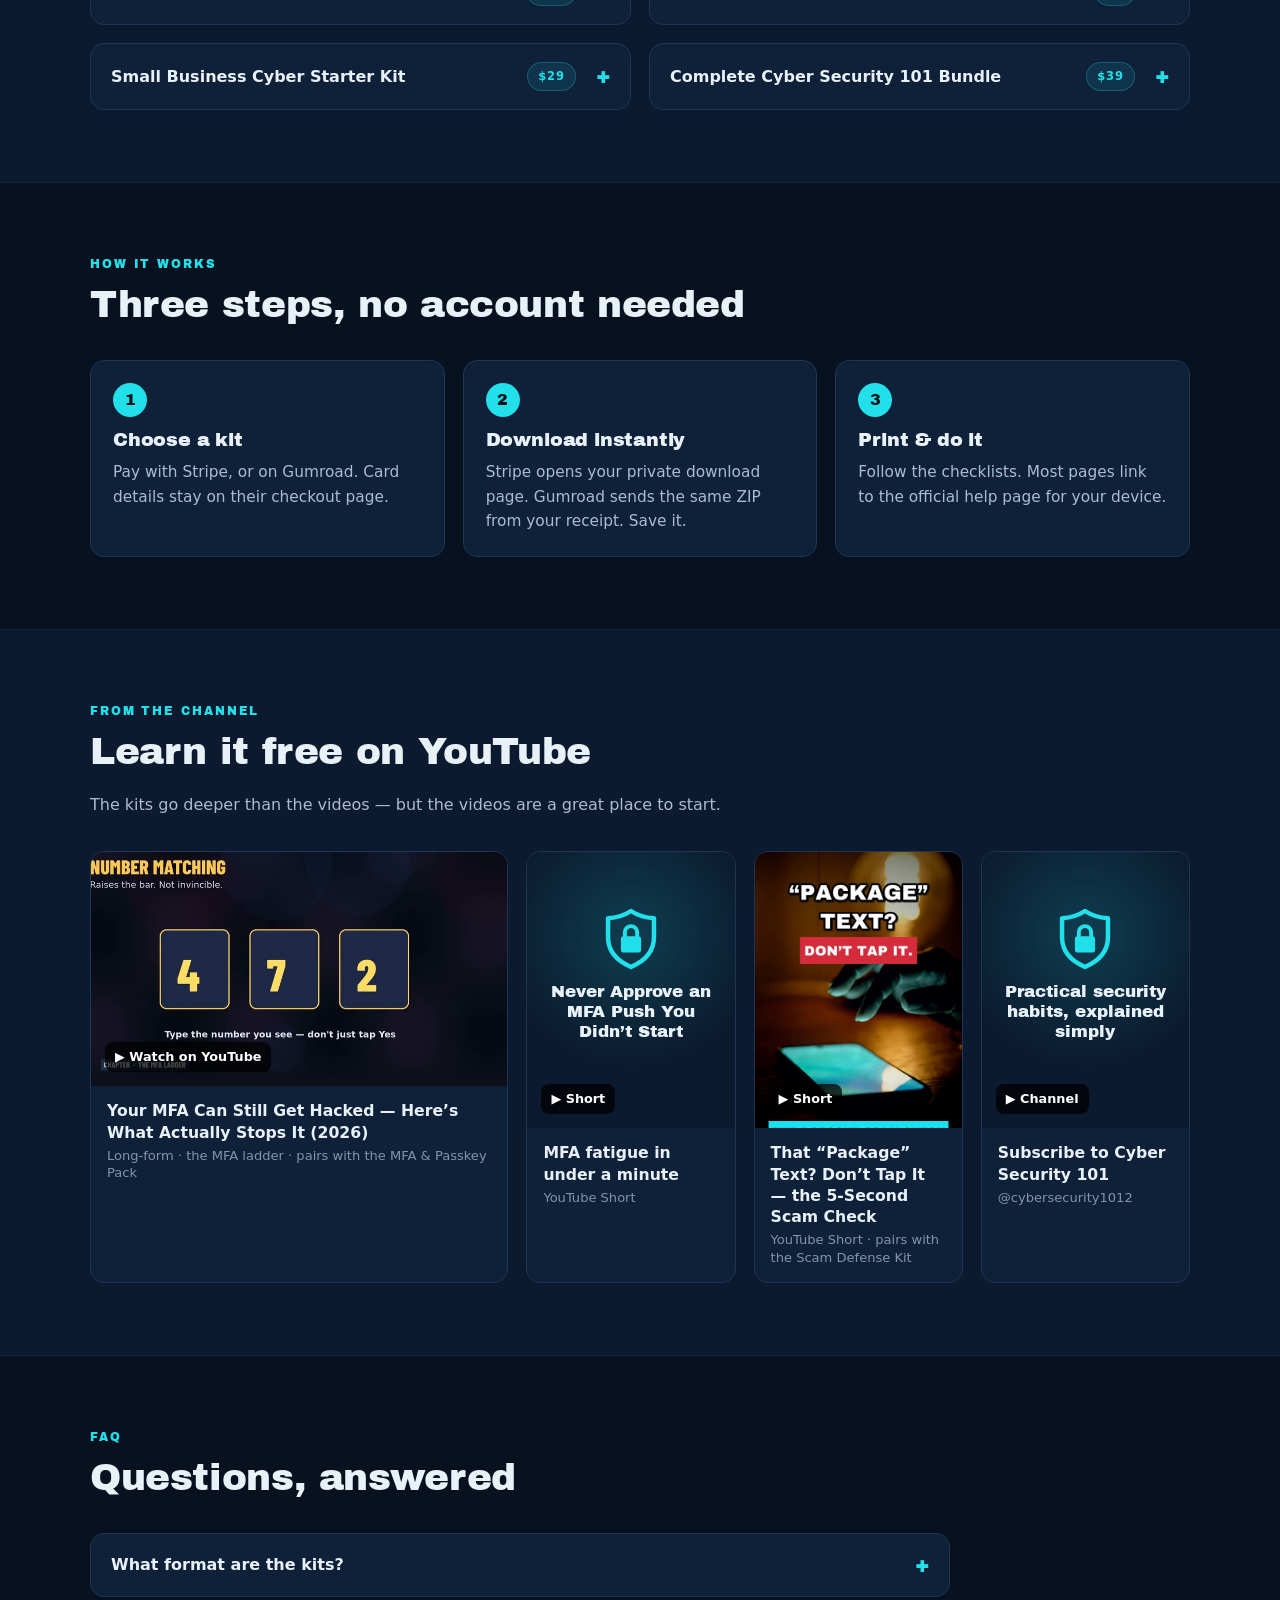
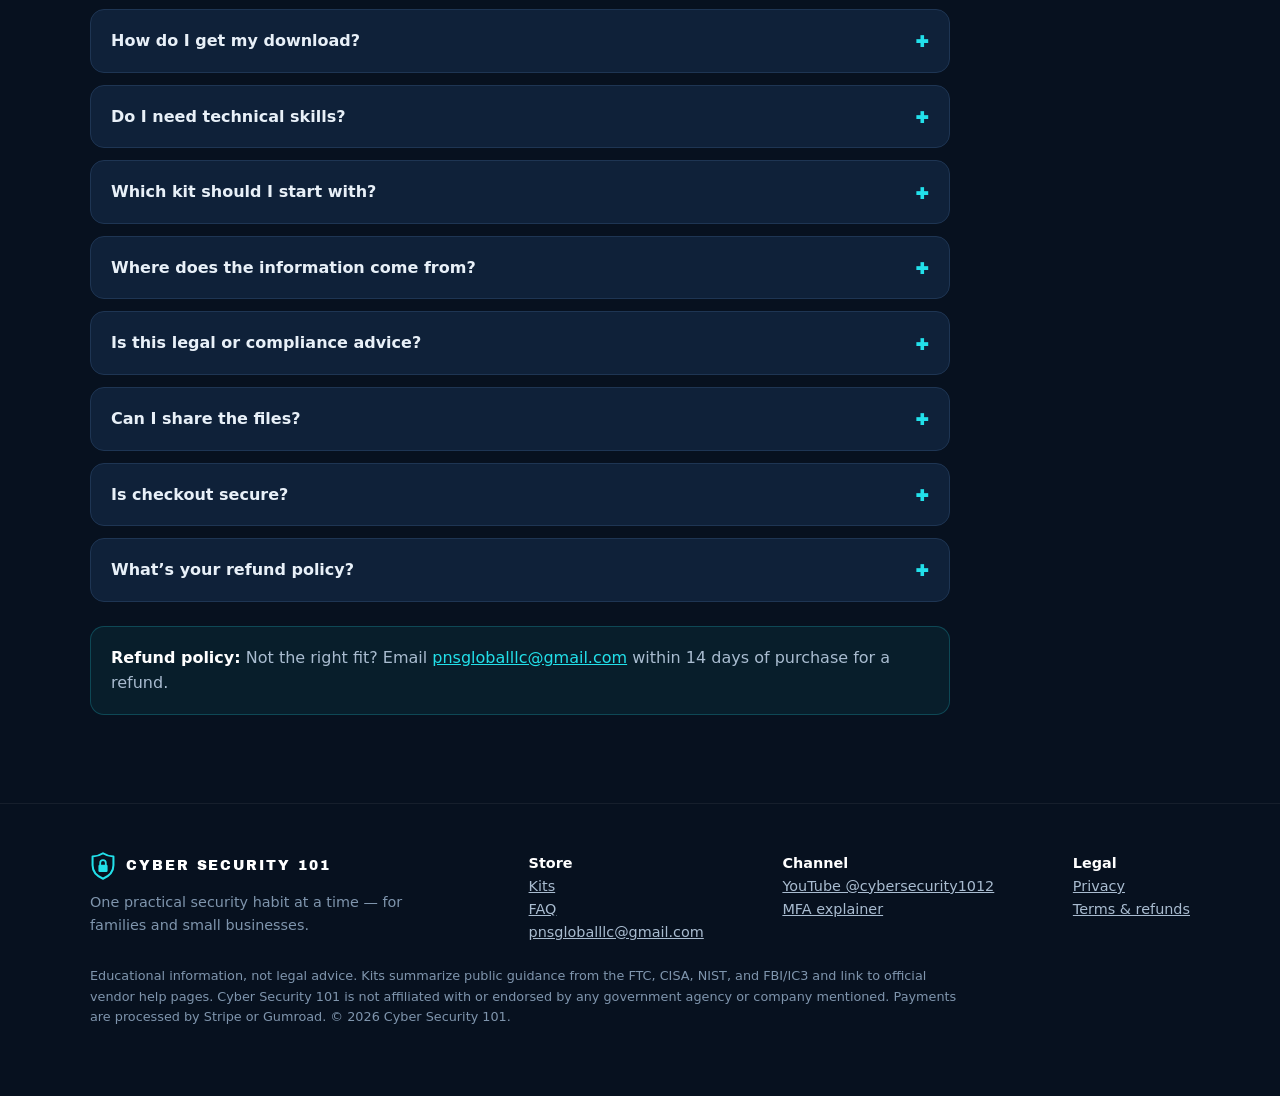
==== commit f73a8e35: "Add Gumroad checkout beside Stripe. Each kit can open a Gumroad product URL from config.js while the" ====
--- a/index.html
+++ b/index.html
@@ -30,32 +30,32 @@
 <div class="body"><div class="pillrow"><span class="pill gold">Best value</span><span class="price">$39 <small>vs $50 separately</small></span></div>
 <h3>Complete Cyber Security 101 Bundle</h3><p class="promise">All three kits plus a Start-Here roadmap — protect your family, your accounts, and your business.</p><p class="meta">4 PDFs + editable templates · ZIP 3.8 MB · instant download</p>
 <ul><li>Scam Text &amp; Phishing Defense Kit ($12)</li><li>MFA &amp; Passkey Setup Checklist Pack ($9)</li><li>Small Business Cyber Starter Kit ($29)</li><li>Start-Here roadmap + first-week checklist</li><li>Save $11 vs. buying separately</li></ul>
-<div class="actions"><a class="btn btn-primary" data-buy="complete-bundle" data-name="Complete Cyber Security 101 Bundle" data-price="39" href="mailto:pnsgloballlc@gmail.com?subject=Order: Complete Cyber Security 101 Bundle">Buy now — $39</a><a class="btn btn-ghost" href="#inside-complete-bundle">What’s inside</a></div>
+<div class="actions"><a class="btn btn-primary" data-buy="complete-bundle" data-name="Complete Cyber Security 101 Bundle" data-price="39" href="mailto:pnsgloballlc@gmail.com?subject=Order: Complete Cyber Security 101 Bundle">Buy with Stripe — $39</a><a class="btn btn-ghost" data-gumroad="complete-bundle" data-price="39" href="#" hidden>Buy on Gumroad — $39</a><a class="btn btn-ghost" href="#inside-complete-bundle">What’s inside</a></div>
 </div></article><article class="card" id="scam-defense-kit">
 <div class="media"><picture><source srcset="assets/img/scam-defense-kit.webp" type="image/webp"><img src="assets/img/scam-defense-kit.jpg" alt="Scam Text &amp; Phishing Defense Kit — cover and sample pages" width="960" height="720" loading="lazy"></picture></div>
 <div class="body"><div class="pillrow"><span class="pill">Families &amp; parents</span><span class="price">$12</span></div>
 <h3>Scam Text &amp; Phishing Defense Kit</h3><p class="promise">Spot, verify, and report scam texts, emails, and calls — and help your parents do the same.</p><p class="meta">16-page guide + 8-page family printable pack · ZIP 0.9 MB · instant download</p>
 <ul><li>3 one-page flowcharts: Spot · Verify · Report</li><li>9 common scam scripts decoded, plus payment red flags</li><li>“I clicked / I paid” first-hour steps</li><li>No-shame conversation script for aging parents</li><li>Fridge poster, wallet cards, code-word plan, role-play cards</li></ul>
-<div class="actions"><a class="btn btn-primary" data-buy="scam-defense-kit" data-name="Scam Text &amp; Phishing Defense Kit" data-price="12" href="mailto:pnsgloballlc@gmail.com?subject=Order: Scam Text &amp; Phishing Defense Kit">Buy now — $12</a><a class="btn btn-ghost" href="#inside-scam-defense-kit">What’s inside</a></div>
+<div class="actions"><a class="btn btn-primary" data-buy="scam-defense-kit" data-name="Scam Text &amp; Phishing Defense Kit" data-price="12" href="mailto:pnsgloballlc@gmail.com?subject=Order: Scam Text &amp; Phishing Defense Kit">Buy with Stripe — $12</a><a class="btn btn-ghost" data-gumroad="scam-defense-kit" data-price="12" href="#" hidden>Buy on Gumroad — $12</a><a class="btn btn-ghost" href="#inside-scam-defense-kit">What’s inside</a></div>
 </div></article><article class="card" id="mfa-passkey-pack">
 <div class="media"><picture><source srcset="assets/img/mfa-passkey-pack.webp" type="image/webp"><img src="assets/img/mfa-passkey-pack.jpg" alt="MFA &amp; Passkey Setup Checklist Pack — cover and sample pages" width="960" height="720" loading="lazy"></picture></div>
 <div class="body"><div class="pillrow"><span class="pill">Everyone</span><span class="price">$9</span></div>
 <h3>MFA &amp; Passkey Setup Checklist Pack</h3><p class="promise">Set up the right MFA on the accounts that matter — with a recovery plan in case your phone is lost or replaced.</p><p class="meta">19-page checklist pack · ZIP 1.3 MB · instant download</p>
 <ul><li>The MFA ladder and passkeys in plain English</li><li>60-minute priority plan (email first)</li><li>Checklists: Google, Apple, Microsoft, email, carrier, banks, social</li><li>Fillable recovery-codes, account-tracker, and lost-phone worksheets</li><li>Modern password rules from NIST SP 800-63B-4</li></ul>
-<div class="actions"><a class="btn btn-primary" data-buy="mfa-passkey-pack" data-name="MFA &amp; Passkey Setup Checklist Pack" data-price="9" href="mailto:pnsgloballlc@gmail.com?subject=Order: MFA &amp; Passkey Setup Checklist Pack">Buy now — $9</a><a class="btn btn-ghost" href="#inside-mfa-passkey-pack">What’s inside</a></div>
+<div class="actions"><a class="btn btn-primary" data-buy="mfa-passkey-pack" data-name="MFA &amp; Passkey Setup Checklist Pack" data-price="9" href="mailto:pnsgloballlc@gmail.com?subject=Order: MFA &amp; Passkey Setup Checklist Pack">Buy with Stripe — $9</a><a class="btn btn-ghost" data-gumroad="mfa-passkey-pack" data-price="9" href="#" hidden>Buy on Gumroad — $9</a><a class="btn btn-ghost" href="#inside-mfa-passkey-pack">What’s inside</a></div>
 </div></article><article class="card" id="small-business-kit">
 <div class="media"><picture><source srcset="assets/img/small-business-kit.webp" type="image/webp"><img src="assets/img/small-business-kit.jpg" alt="Small Business Cyber Starter Kit — cover and sample pages" width="960" height="720" loading="lazy"></picture></div>
 <div class="body"><div class="pillrow"><span class="pill">Teams of 1–50</span><span class="price">$29</span></div>
 <h3>Small Business Cyber Starter Kit</h3><p class="promise">A plain-English security foundation for small teams: policies, checklists, and a first-hour incident card.</p><p class="meta">21-page kit pdf + 10 editable .docx/.md templates · ZIP 1.5 MB · instant download</p>
 <ul><li>7 one-page policy templates (PDF + editable Word + Markdown)</li><li>Onboarding &amp; offboarding security checklists</li><li>Incident First-Hour Card to print and post</li><li>Vendor security questions &amp; password-manager selection worksheet</li><li>12-control baseline scorecard + 30-day rollout plan</li></ul>
-<div class="actions"><a class="btn btn-primary" data-buy="small-business-kit" data-name="Small Business Cyber Starter Kit" data-price="29" href="mailto:pnsgloballlc@gmail.com?subject=Order: Small Business Cyber Starter Kit">Buy now — $29</a><a class="btn btn-ghost" href="#inside-small-business-kit">What’s inside</a></div>
+<div class="actions"><a class="btn btn-primary" data-buy="small-business-kit" data-name="Small Business Cyber Starter Kit" data-price="29" href="mailto:pnsgloballlc@gmail.com?subject=Order: Small Business Cyber Starter Kit">Buy with Stripe — $29</a><a class="btn btn-ghost" data-gumroad="small-business-kit" data-price="29" href="#" hidden>Buy on Gumroad — $29</a><a class="btn btn-ghost" href="#inside-small-business-kit">What’s inside</a></div>
 </div></article></div></div></section>
 
 <section class="band" id="inside"><div class="wrap"><div class="sec-head"><div class="kicker">What’s inside</div><h2>Every page, listed</h2><p>No filler. Page counts are exact; tap a kit to expand.</p></div>
 <div class="inside"><details id="inside-scam-defense-kit"><summary>Scam Text &amp; Phishing Defense Kit <span class="pill" style="margin-left:auto;margin-right:8px">$12</span></summary><p><b>Guide (16 pages):</b> the 5-Second Check; Flowchart 1 — Spot; Flowchart 2 — Verify (go direct); Flowchart 3 — Report (7726, ReportFraud.ftc.gov, IC3.gov, IdentityTheft.gov, Elder Fraud Hotline); 9 scam scripts decoded; payment red flags; “I clicked / I paid” first-hour checklists; a 20-minute account reset; a no-shame conversation script for aging parents; word-for-word call and text scripts; sources.</p><p><b>Family Printable Pack (8 pages, fillable):</b> PAUSE · CHECK · CALL fridge poster; 5-Second Check poster; 4 fold-over wallet cards; family verification (code-word) plan; trusted-numbers directory; scam incident log; 6 role-play cards.</p></details><details id="inside-mfa-passkey-pack"><summary>MFA &amp; Passkey Setup Checklist Pack <span class="pill" style="margin-left:auto;margin-right:8px">$9</span></summary><p><b>Checklist pack (19 pages, fillable):</b> the MFA ladder (CISA ranking); passkeys explained; 60-minute priority plan; checklists for Google, Apple, Microsoft, other email providers + mobile carrier, banks and payment apps, social and shopping accounts.</p><p><b>Worksheets:</b> recovery codes &amp; backup methods; account security tracker; “If I lose my phone” plan. Plus the two MFA rules, modern password rules from NIST SP 800-63B-4, and a 15-minute quarterly review.</p></details><details id="inside-small-business-kit"><summary>Small Business Cyber Starter Kit <span class="pill" style="margin-left:auto;margin-right:8px">$29</span></summary><p><b>Kit PDF (21 pages):</b> 12-control baseline scorecard (mapped to NIST CSF 2.0); asset &amp; account inventory; 7 one-page policies — Acceptable Use, Password/Passkey/MFA, Payment &amp; Bank-Change Verification, Data Handling, Backup &amp; Updates, Remote Work &amp; Devices, Incident Response; onboarding and offboarding checklists; Incident First-Hour Card; incident contacts &amp; log; vendor security questions; password-manager selection matrix; staff phishing handout; 30-day rollout plan; policy acknowledgment form.</p><p><b>Editable templates:</b> all 7 policies, both checklists, and the First-Hour Card as Word (.docx) and Markdown (.md) files, with placeholders highlighted.</p></details><details id="inside-complete-bundle"><summary>Complete Cyber Security 101 Bundle <span class="pill" style="margin-left:auto;margin-right:8px">$39</span></summary><p><b>Everything above in one ZIP:</b> Scam Text &amp; Phishing Defense Kit (guide + printables), MFA &amp; Passkey Setup Checklist Pack, Small Business Cyber Starter Kit (PDF + editable templates).</p><p><b>Start-Here roadmap (2 pages):</b> the order to use the kits and a first-week checklist.</p></details></div></div></section>
 
 <section><div class="wrap"><div class="sec-head"><div class="kicker">How it works</div><h2>Three steps, no account needed</h2></div>
-<div class="steps3"><div class="step"><h3>Choose a kit</h3><p>Checkout is handled securely by Stripe.</p></div><div class="step"><h3>Download instantly</h3><p>You’re redirected to your private download page. Save the ZIP.</p></div><div class="step"><h3>Print &amp; do it</h3><p>Follow the checklists. Most pages link to the official help page for your device.</p></div></div></div></section>
+<div class="steps3"><div class="step"><h3>Choose a kit</h3><p>Pay with Stripe, or on Gumroad. Card details stay on their checkout page.</p></div><div class="step"><h3>Download instantly</h3><p>Stripe opens your private download page. Gumroad sends the same ZIP from your receipt. Save it.</p></div><div class="step"><h3>Print &amp; do it</h3><p>Follow the checklists. Most pages link to the official help page for your device.</p></div></div></div></section>
 
 <section class="band" id="videos"><div class="wrap"><div class="sec-head"><div class="kicker">From the channel</div><h2>Learn it free on YouTube</h2><p>The kits go deeper than the videos — but the videos are a great place to start.</p></div><div class="videos">
 <a class="vid" href="https://www.youtube.com/watch?v=_eU4ls9CV9U" rel="noopener"><div class="th"><img src="assets/img/mfa-long.jpg" alt="MFA explainer video thumbnail" width="1280" height="720" loading="lazy"><span class="play">▶ Watch on YouTube</span></div><div class="t">Your MFA Can Still Get Hacked — Here’s What Actually Stops It (2026)<small>Long-form · the MFA ladder · pairs with the MFA &amp; Passkey Pack</small></div></a>
@@ -65,7 +65,7 @@
 </div></div></section>
 
 <section id="faq"><div class="wrap"><div class="sec-head"><div class="kicker">FAQ</div><h2>Questions, answered</h2></div>
-<div class="faq"><details><summary>What format are the kits?</summary><p>PDF (US Letter) inside a ZIP file. Worksheets are fillable — type into them in Adobe Acrobat Reader, Apple Preview, or a modern browser — or print and write by hand. The Small Business kit also includes editable Word (.docx) and Markdown templates.</p></details><details><summary>How do I get my download?</summary><p>Right after checkout you’re redirected to your private download page. Bookmark it or save the ZIP right away. Lost it? Email pnsgloballlc@gmail.com with your receipt and we’ll resend it.</p></details><details><summary>Do I need technical skills?</summary><p>No. Everything is written for beginners: plain language, checklists, and links to each company’s official help page when menus differ on your device.</p></details><details><summary>Which kit should I start with?</summary><p>Worried about scam texts or protecting parents? Start with the Scam Text &amp; Phishing Defense Kit. Want to secure your own accounts? The MFA &amp; Passkey Pack. Run or help run a business? The Small Business kit. The bundle includes all three with a roadmap.</p></details><details><summary>Where does the information come from?</summary><p>Official guidance from the FTC, CISA, NIST (including SP 800-63B-4), and FBI/IC3, plus Google, Apple, and Microsoft help pages. Each kit ends with a dated sources page. We don’t use invented statistics.</p></details><details><summary>Is this legal or compliance advice?</summary><p>No. The kits are educational. The Small Business policies are starting templates — adapt them to your business and have a qualified advisor review anything you rely on for legal, regulatory, or contractual purposes.</p></details><details><summary>Can I share the files?</summary><p>Print as many copies as you need for your household (or, for the Small Business kit, within your own organization). Please don’t resell or post the files publicly.</p></details><details><summary>Is checkout secure?</summary><p>Payments are handled by Stripe on Stripe’s own checkout page. We never see or store your card number.</p></details><details><summary>What’s your refund policy?</summary><p>If a kit isn’t right for you, email pnsgloballlc@gmail.com within 14 days of purchase for a refund.</p></details></div>
+<div class="faq"><details><summary>What format are the kits?</summary><p>PDF (US Letter) inside a ZIP file. Worksheets are fillable — type into them in Adobe Acrobat Reader, Apple Preview, or a modern browser — or print and write by hand. The Small Business kit also includes editable Word (.docx) and Markdown templates.</p></details><details><summary>How do I get my download?</summary><p>Stripe redirects you to a private download page. Gumroad delivers the ZIP from your Gumroad receipt. Bookmark the page or save the ZIP right away. Lost it? Email pnsgloballlc@gmail.com with your receipt and we’ll resend it.</p></details><details><summary>Do I need technical skills?</summary><p>No. Everything is written for beginners: plain language, checklists, and links to each company’s official help page when menus differ on your device.</p></details><details><summary>Which kit should I start with?</summary><p>Worried about scam texts or protecting parents? Start with the Scam Text &amp; Phishing Defense Kit. Want to secure your own accounts? The MFA &amp; Passkey Pack. Run or help run a business? The Small Business kit. The bundle includes all three with a roadmap.</p></details><details><summary>Where does the information come from?</summary><p>Official guidance from the FTC, CISA, NIST (including SP 800-63B-4), and FBI/IC3, plus Google, Apple, and Microsoft help pages. Each kit ends with a dated sources page. We don’t use invented statistics.</p></details><details><summary>Is this legal or compliance advice?</summary><p>No. The kits are educational. The Small Business policies are starting templates — adapt them to your business and have a qualified advisor review anything you rely on for legal, regulatory, or contractual purposes.</p></details><details><summary>Can I share the files?</summary><p>Print as many copies as you need for your household (or, for the Small Business kit, within your own organization). Please don’t resell or post the files publicly.</p></details><details><summary>Is checkout secure?</summary><p>Payments are handled by Stripe or Gumroad on their own checkout pages. We never see or store your card number.</p></details><details><summary>What’s your refund policy?</summary><p>If a kit isn’t right for you, email pnsgloballlc@gmail.com within 14 days of purchase for a refund.</p></details></div>
 <p class="note" style="margin-top:24px;max-width:860px"><b style="color:#fff">Refund policy:</b> Not the right fit? Email <a href="mailto:pnsgloballlc@gmail.com">pnsgloballlc@gmail.com</a> within 14 days of purchase for a refund.</p>
 </div></section>
 </main><footer><div class="wrap"><div class="cols">
@@ -74,7 +74,7 @@
 <div><b style="color:#fff">Channel</b><br><a href="https://www.youtube.com/@cybersecurity1012" rel="noopener">YouTube @cybersecurity1012</a><br><a href="https://www.youtube.com/watch?v=_eU4ls9CV9U" rel="noopener">MFA explainer</a></div>
 <div><b style="color:#fff">Legal</b><br><a href="privacy.html">Privacy</a><br><a href="terms.html">Terms &amp; refunds</a></div>
 </div>
-<p class="fine">Educational information, not legal advice. Kits summarize public guidance from the FTC, CISA, NIST, and FBI/IC3 and link to official vendor help pages. Cyber Security 101 is not affiliated with or endorsed by any government agency or company mentioned. Payments are processed by Stripe. © <span id="yr">2026</span> Cyber Security 101.</p>
+<p class="fine">Educational information, not legal advice. Kits summarize public guidance from the FTC, CISA, NIST, and FBI/IC3 and link to official vendor help pages. Cyber Security 101 is not affiliated with or endorsed by any government agency or company mentioned. Payments are processed by Stripe or Gumroad. © <span id="yr">2026</span> Cyber Security 101.</p>
 </div></footer>
 <script src="config.js"></script><script src="assets/js/main.js" defer></script>
 </body></html>
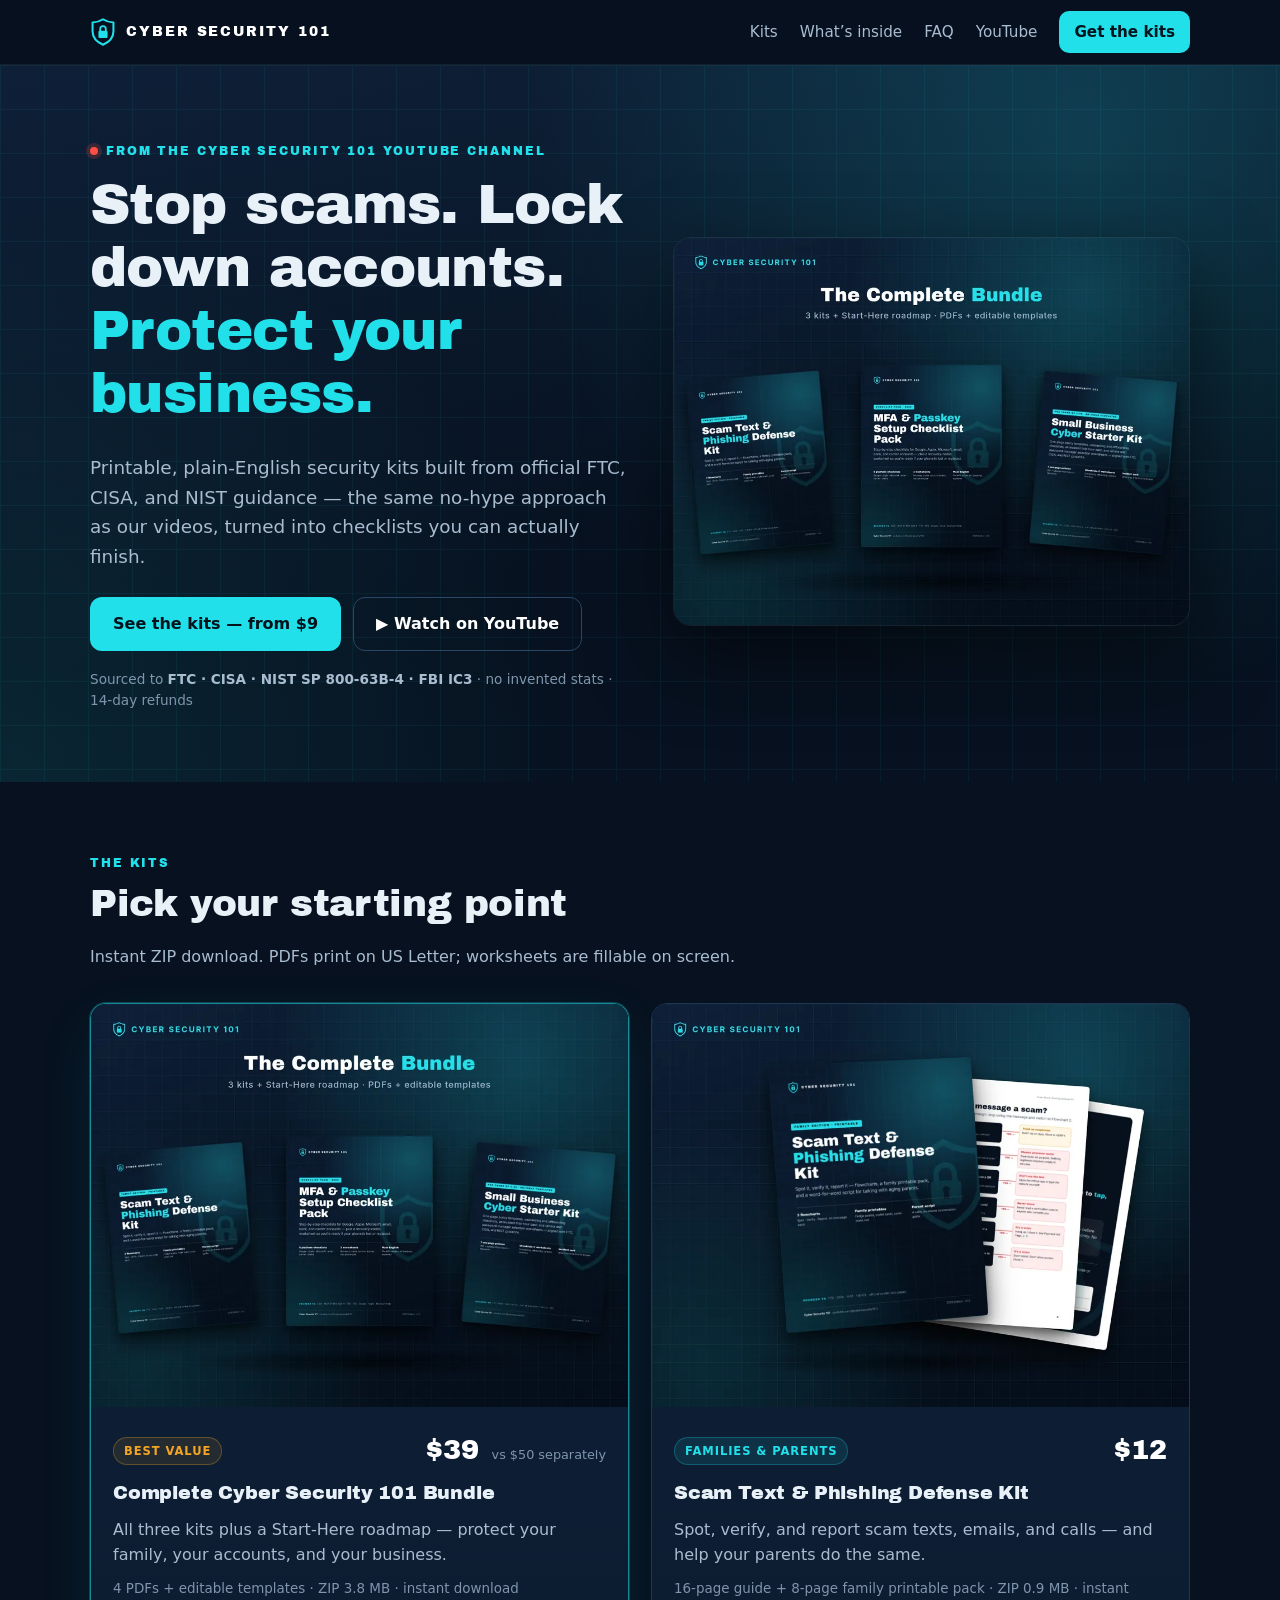
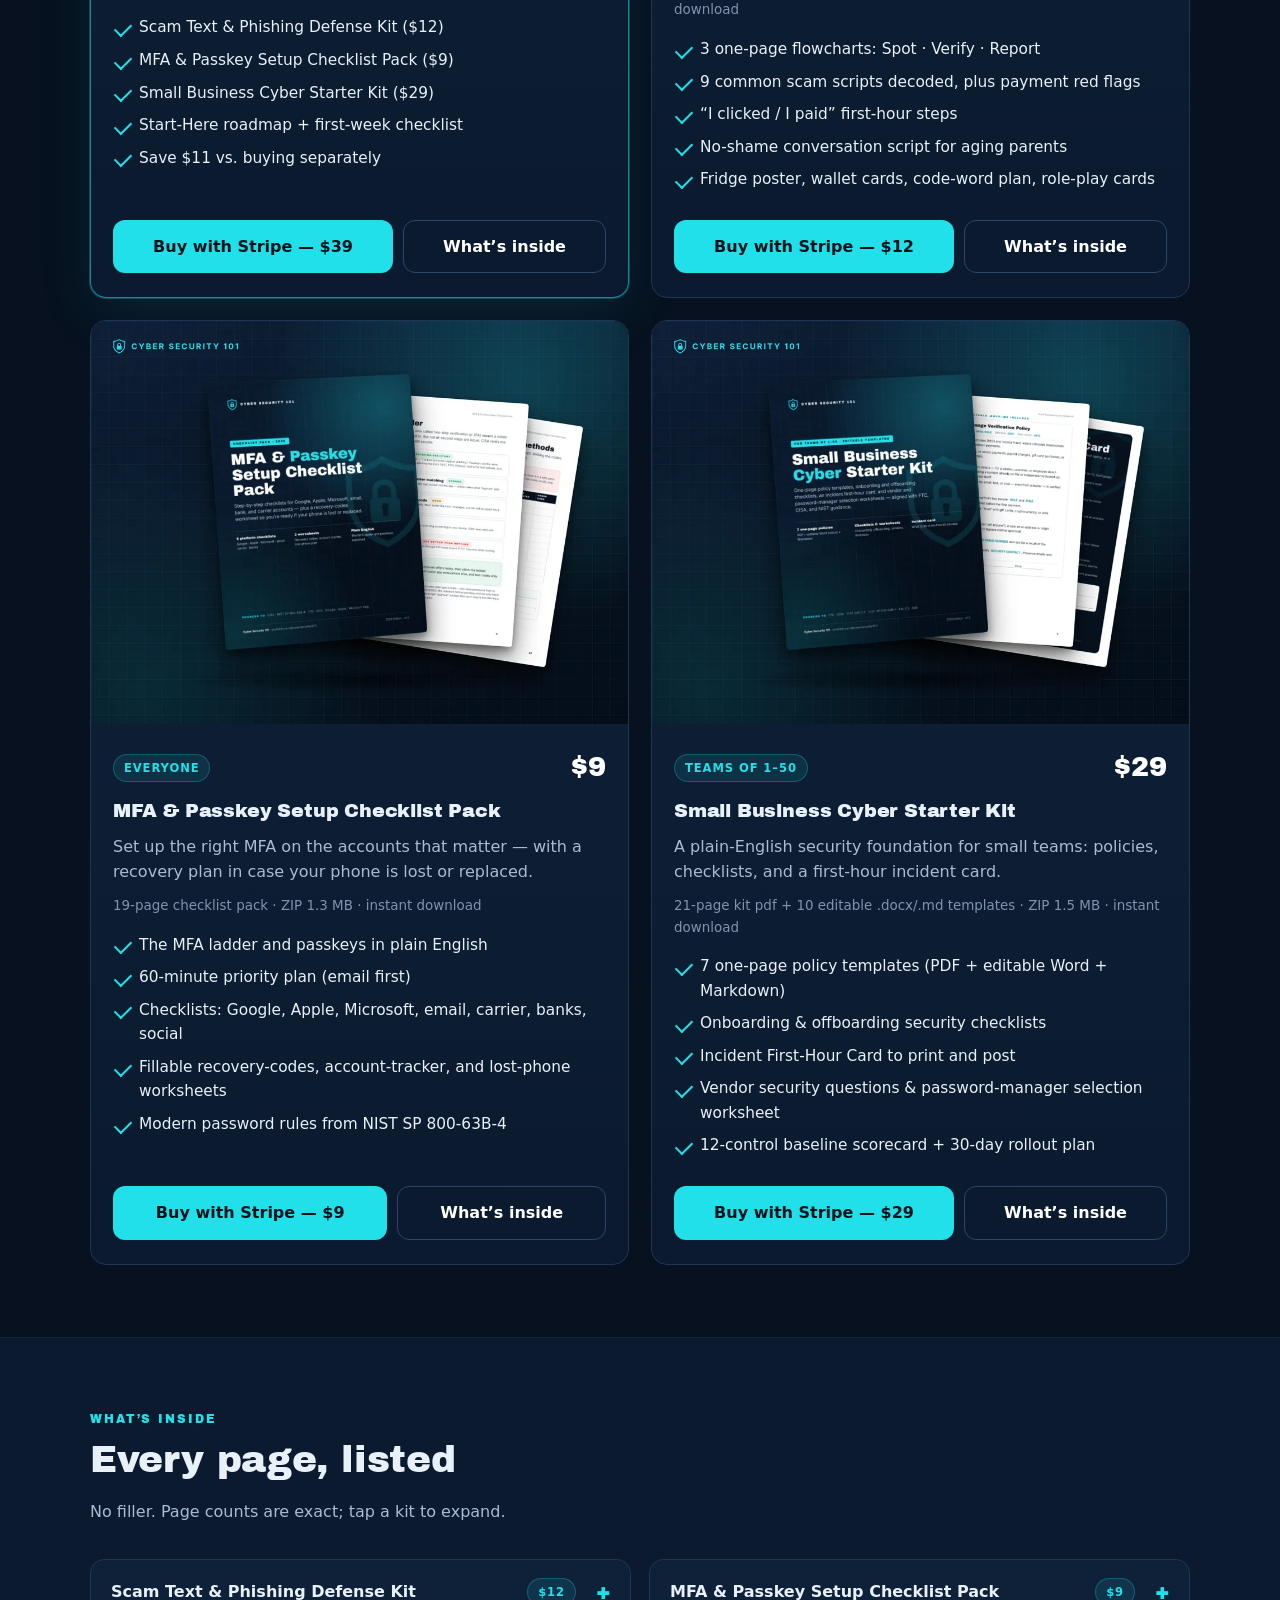
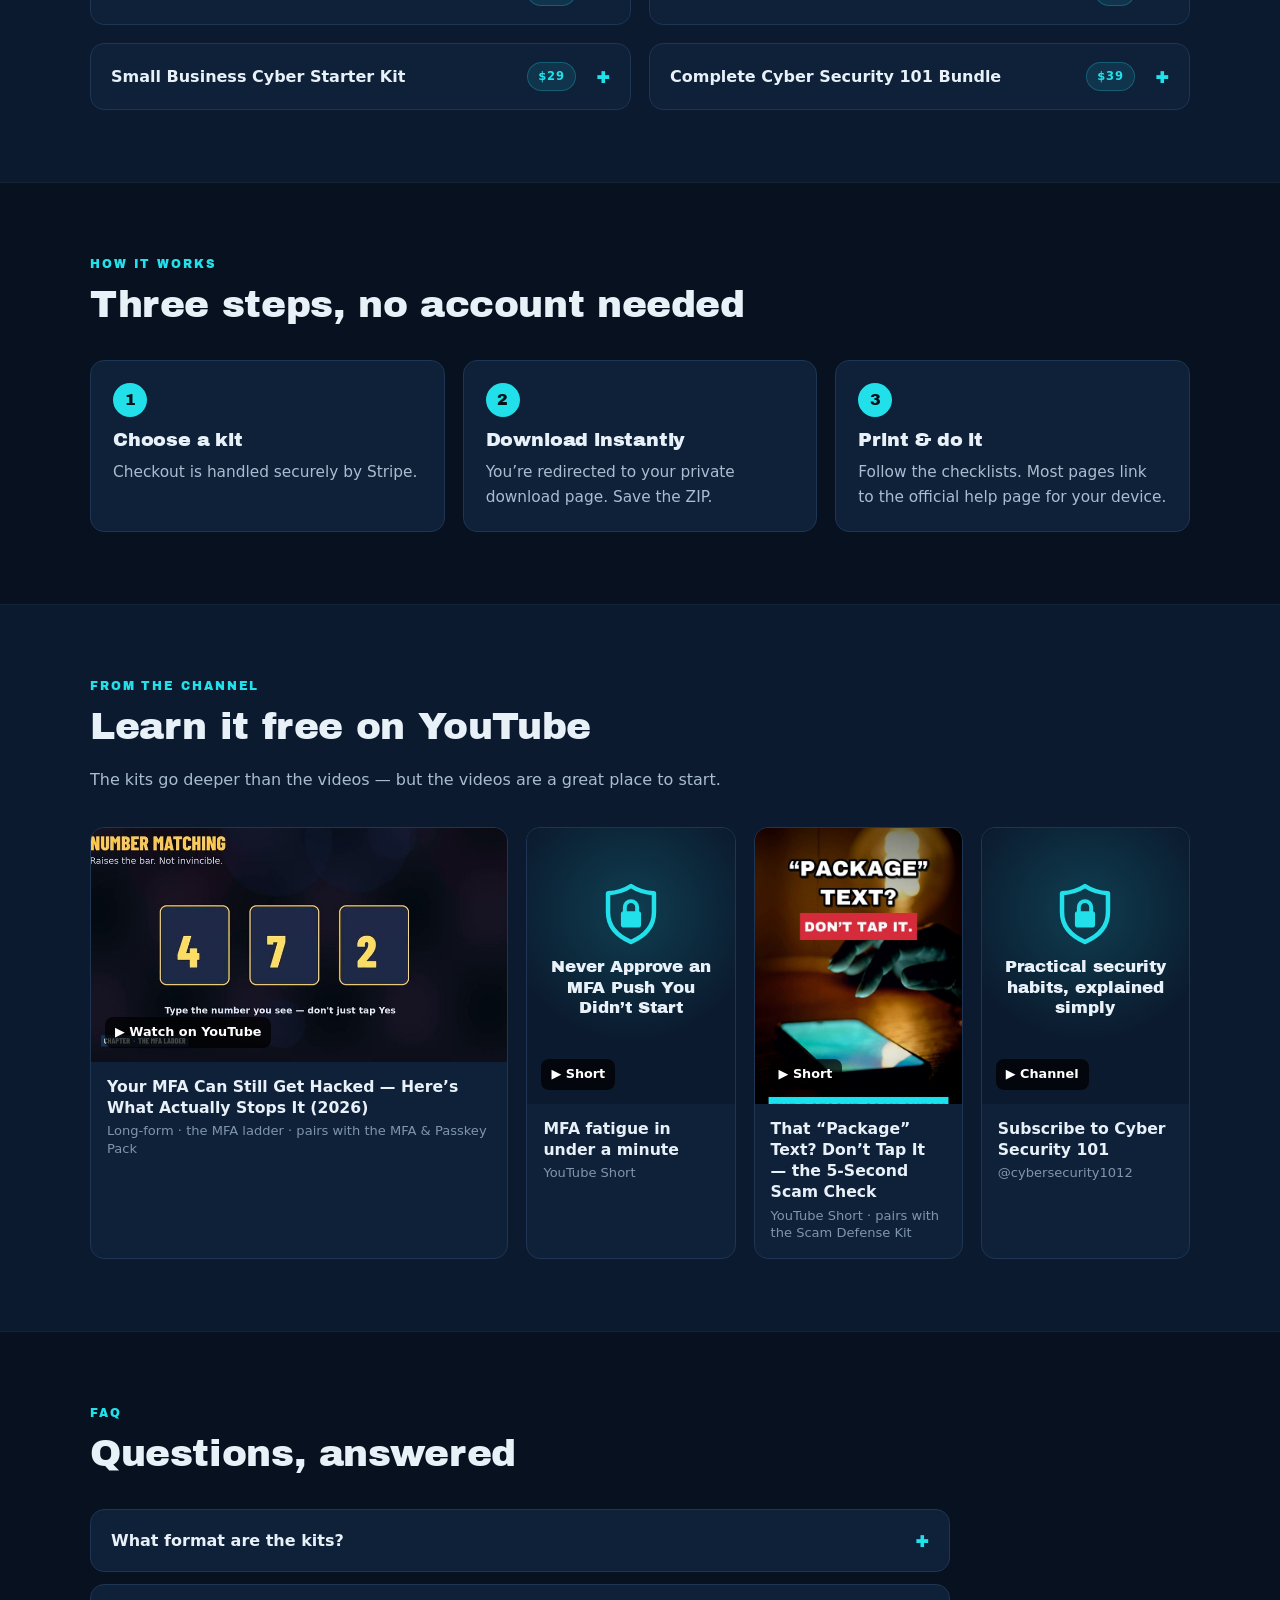
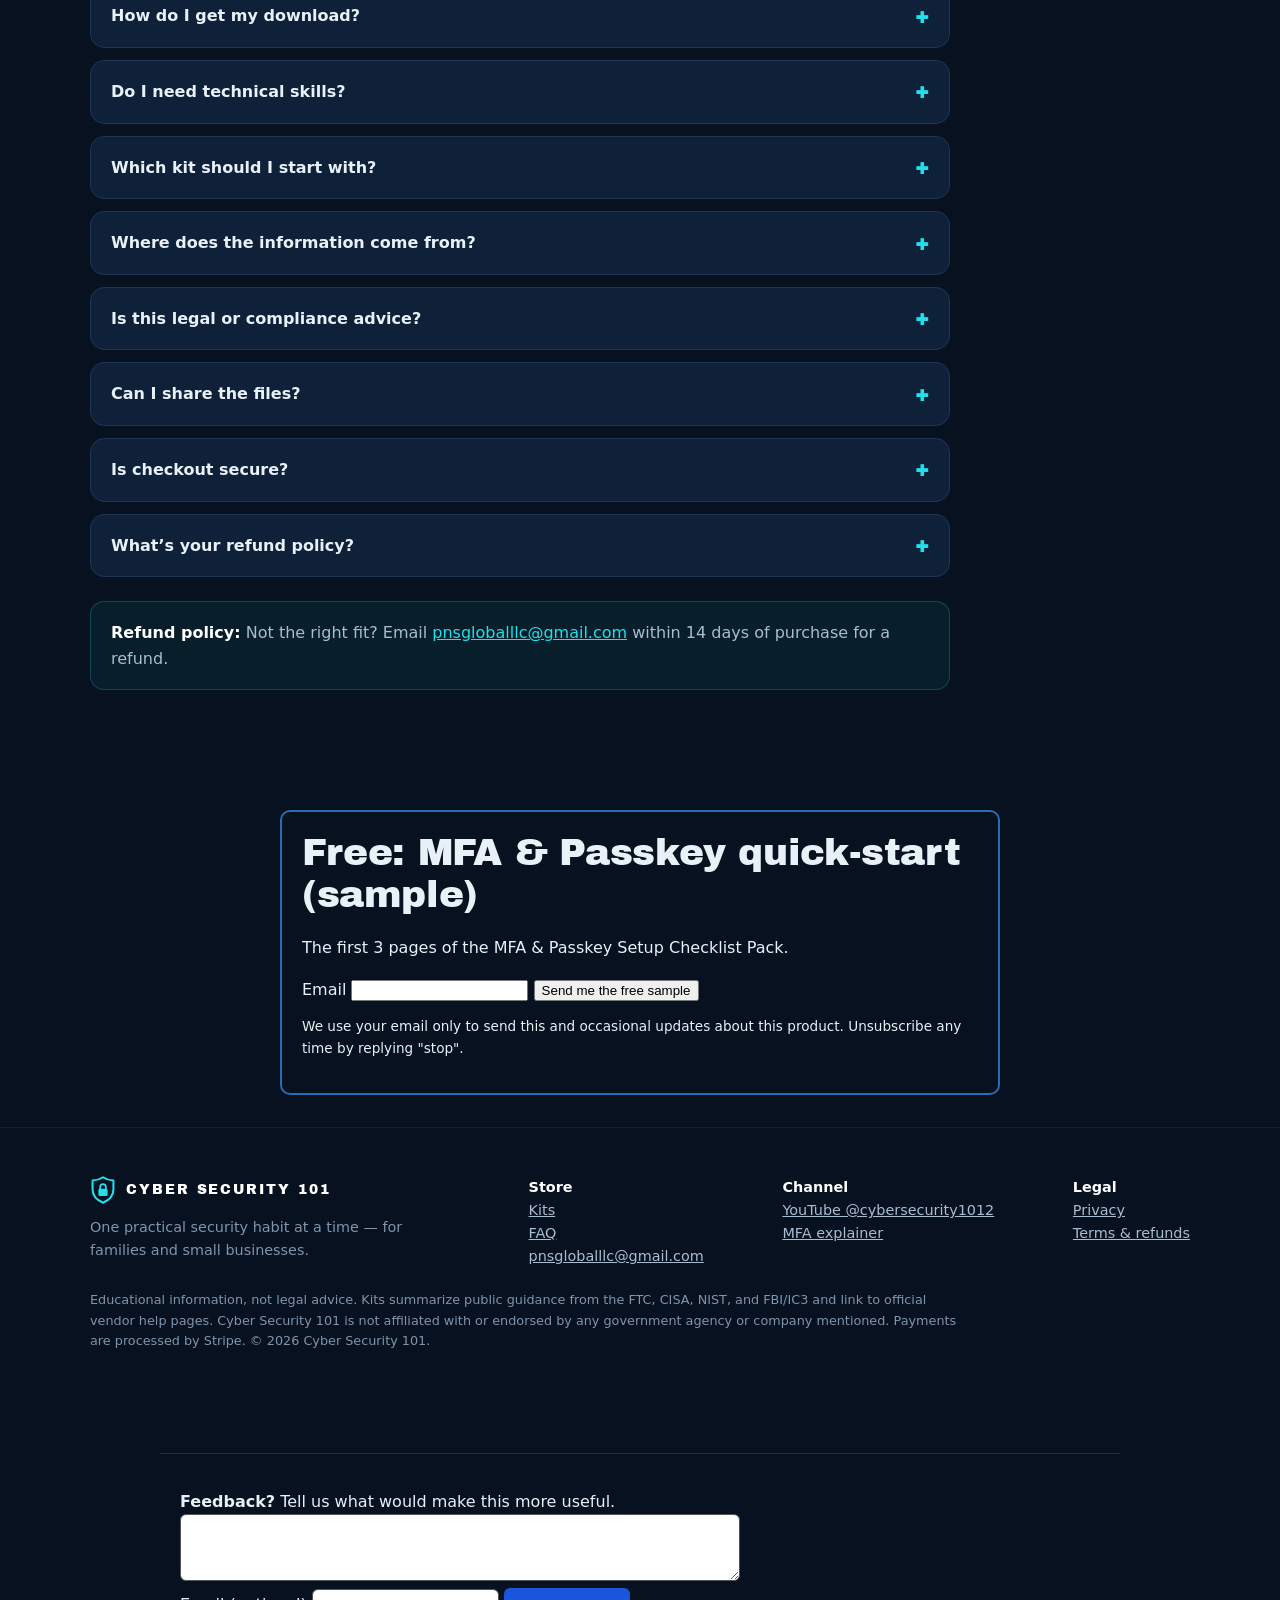
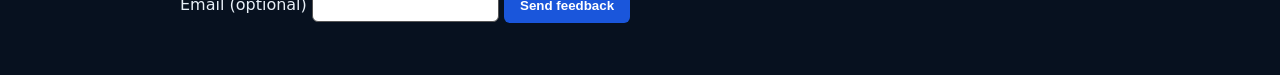
==== commit 7e9ac6fc: "Secure SDLC, free hook, signup/feedback forms Co-authored-by: yarosim <yarosim@users.noreply.github." ====
--- a/index.html
+++ b/index.html
@@ -1,6 +1,9 @@
 <!doctype html>
 <html lang="en"><head>
-<meta charset="utf-8"><meta name="viewport" content="width=device-width,initial-scale=1">
+<meta charset="utf-8">
+<meta http-equiv="Content-Security-Policy" content="default-src 'self'; img-src 'self' data: https:; style-src 'self' 'unsafe-inline'; script-src 'self' 'unsafe-inline'; connect-src 'self' https://formsubmit.co; form-action 'self' https://formsubmit.co https://buy.stripe.com; frame-src 'self' https://www.youtube-nocookie.com https://www.youtube.com; base-uri 'self'; object-src 'none'; upgrade-insecure-requests">
+<meta name="referrer" content="strict-origin-when-cross-origin">
+<meta name="viewport" content="width=device-width,initial-scale=1">
 <title>Cyber Security 101 Kits — Scam Defense, MFA &amp; Passkeys, Small Business Security</title>
 <meta name="description" content="Printable, beginner-friendly security kits from the Cyber Security 101 YouTube channel: scam text &amp; phishing defense, MFA &amp; passkey checklists, and a small business cyber starter kit.">
 <link rel="canonical" href="https://yarosim.github.io/cyber-security-101/">
@@ -30,32 +33,32 @@
 <div class="body"><div class="pillrow"><span class="pill gold">Best value</span><span class="price">$39 <small>vs $50 separately</small></span></div>
 <h3>Complete Cyber Security 101 Bundle</h3><p class="promise">All three kits plus a Start-Here roadmap — protect your family, your accounts, and your business.</p><p class="meta">4 PDFs + editable templates · ZIP 3.8 MB · instant download</p>
 <ul><li>Scam Text &amp; Phishing Defense Kit ($12)</li><li>MFA &amp; Passkey Setup Checklist Pack ($9)</li><li>Small Business Cyber Starter Kit ($29)</li><li>Start-Here roadmap + first-week checklist</li><li>Save $11 vs. buying separately</li></ul>
-<div class="actions"><a class="btn btn-primary" data-buy="complete-bundle" data-name="Complete Cyber Security 101 Bundle" data-price="39" href="mailto:pnsgloballlc@gmail.com?subject=Order: Complete Cyber Security 101 Bundle">Buy with Stripe — $39</a><a class="btn btn-ghost" data-gumroad="complete-bundle" data-price="39" href="#" hidden>Buy on Gumroad — $39</a><a class="btn btn-ghost" href="#inside-complete-bundle">What’s inside</a></div>
+<div class="actions"><a class="btn btn-primary" data-buy="complete-bundle" data-name="Complete Cyber Security 101 Bundle" data-price="39" href="mailto:pnsgloballlc@gmail.com?subject=Order: Complete Cyber Security 101 Bundle">Buy now — $39</a><a class="btn btn-ghost" href="#inside-complete-bundle">What’s inside</a></div>
 </div></article><article class="card" id="scam-defense-kit">
 <div class="media"><picture><source srcset="assets/img/scam-defense-kit.webp" type="image/webp"><img src="assets/img/scam-defense-kit.jpg" alt="Scam Text &amp; Phishing Defense Kit — cover and sample pages" width="960" height="720" loading="lazy"></picture></div>
 <div class="body"><div class="pillrow"><span class="pill">Families &amp; parents</span><span class="price">$12</span></div>
 <h3>Scam Text &amp; Phishing Defense Kit</h3><p class="promise">Spot, verify, and report scam texts, emails, and calls — and help your parents do the same.</p><p class="meta">16-page guide + 8-page family printable pack · ZIP 0.9 MB · instant download</p>
 <ul><li>3 one-page flowcharts: Spot · Verify · Report</li><li>9 common scam scripts decoded, plus payment red flags</li><li>“I clicked / I paid” first-hour steps</li><li>No-shame conversation script for aging parents</li><li>Fridge poster, wallet cards, code-word plan, role-play cards</li></ul>
-<div class="actions"><a class="btn btn-primary" data-buy="scam-defense-kit" data-name="Scam Text &amp; Phishing Defense Kit" data-price="12" href="mailto:pnsgloballlc@gmail.com?subject=Order: Scam Text &amp; Phishing Defense Kit">Buy with Stripe — $12</a><a class="btn btn-ghost" data-gumroad="scam-defense-kit" data-price="12" href="#" hidden>Buy on Gumroad — $12</a><a class="btn btn-ghost" href="#inside-scam-defense-kit">What’s inside</a></div>
+<div class="actions"><a class="btn btn-primary" data-buy="scam-defense-kit" data-name="Scam Text &amp; Phishing Defense Kit" data-price="12" href="mailto:pnsgloballlc@gmail.com?subject=Order: Scam Text &amp; Phishing Defense Kit">Buy now — $12</a><a class="btn btn-ghost" href="#inside-scam-defense-kit">What’s inside</a></div>
 </div></article><article class="card" id="mfa-passkey-pack">
 <div class="media"><picture><source srcset="assets/img/mfa-passkey-pack.webp" type="image/webp"><img src="assets/img/mfa-passkey-pack.jpg" alt="MFA &amp; Passkey Setup Checklist Pack — cover and sample pages" width="960" height="720" loading="lazy"></picture></div>
 <div class="body"><div class="pillrow"><span class="pill">Everyone</span><span class="price">$9</span></div>
 <h3>MFA &amp; Passkey Setup Checklist Pack</h3><p class="promise">Set up the right MFA on the accounts that matter — with a recovery plan in case your phone is lost or replaced.</p><p class="meta">19-page checklist pack · ZIP 1.3 MB · instant download</p>
 <ul><li>The MFA ladder and passkeys in plain English</li><li>60-minute priority plan (email first)</li><li>Checklists: Google, Apple, Microsoft, email, carrier, banks, social</li><li>Fillable recovery-codes, account-tracker, and lost-phone worksheets</li><li>Modern password rules from NIST SP 800-63B-4</li></ul>
-<div class="actions"><a class="btn btn-primary" data-buy="mfa-passkey-pack" data-name="MFA &amp; Passkey Setup Checklist Pack" data-price="9" href="mailto:pnsgloballlc@gmail.com?subject=Order: MFA &amp; Passkey Setup Checklist Pack">Buy with Stripe — $9</a><a class="btn btn-ghost" data-gumroad="mfa-passkey-pack" data-price="9" href="#" hidden>Buy on Gumroad — $9</a><a class="btn btn-ghost" href="#inside-mfa-passkey-pack">What’s inside</a></div>
+<div class="actions"><a class="btn btn-primary" data-buy="mfa-passkey-pack" data-name="MFA &amp; Passkey Setup Checklist Pack" data-price="9" href="mailto:pnsgloballlc@gmail.com?subject=Order: MFA &amp; Passkey Setup Checklist Pack">Buy now — $9</a><a class="btn btn-ghost" href="#inside-mfa-passkey-pack">What’s inside</a></div>
 </div></article><article class="card" id="small-business-kit">
 <div class="media"><picture><source srcset="assets/img/small-business-kit.webp" type="image/webp"><img src="assets/img/small-business-kit.jpg" alt="Small Business Cyber Starter Kit — cover and sample pages" width="960" height="720" loading="lazy"></picture></div>
 <div class="body"><div class="pillrow"><span class="pill">Teams of 1–50</span><span class="price">$29</span></div>
 <h3>Small Business Cyber Starter Kit</h3><p class="promise">A plain-English security foundation for small teams: policies, checklists, and a first-hour incident card.</p><p class="meta">21-page kit pdf + 10 editable .docx/.md templates · ZIP 1.5 MB · instant download</p>
 <ul><li>7 one-page policy templates (PDF + editable Word + Markdown)</li><li>Onboarding &amp; offboarding security checklists</li><li>Incident First-Hour Card to print and post</li><li>Vendor security questions &amp; password-manager selection worksheet</li><li>12-control baseline scorecard + 30-day rollout plan</li></ul>
-<div class="actions"><a class="btn btn-primary" data-buy="small-business-kit" data-name="Small Business Cyber Starter Kit" data-price="29" href="mailto:pnsgloballlc@gmail.com?subject=Order: Small Business Cyber Starter Kit">Buy with Stripe — $29</a><a class="btn btn-ghost" data-gumroad="small-business-kit" data-price="29" href="#" hidden>Buy on Gumroad — $29</a><a class="btn btn-ghost" href="#inside-small-business-kit">What’s inside</a></div>
+<div class="actions"><a class="btn btn-primary" data-buy="small-business-kit" data-name="Small Business Cyber Starter Kit" data-price="29" href="mailto:pnsgloballlc@gmail.com?subject=Order: Small Business Cyber Starter Kit">Buy now — $29</a><a class="btn btn-ghost" href="#inside-small-business-kit">What’s inside</a></div>
 </div></article></div></div></section>
 
 <section class="band" id="inside"><div class="wrap"><div class="sec-head"><div class="kicker">What’s inside</div><h2>Every page, listed</h2><p>No filler. Page counts are exact; tap a kit to expand.</p></div>
 <div class="inside"><details id="inside-scam-defense-kit"><summary>Scam Text &amp; Phishing Defense Kit <span class="pill" style="margin-left:auto;margin-right:8px">$12</span></summary><p><b>Guide (16 pages):</b> the 5-Second Check; Flowchart 1 — Spot; Flowchart 2 — Verify (go direct); Flowchart 3 — Report (7726, ReportFraud.ftc.gov, IC3.gov, IdentityTheft.gov, Elder Fraud Hotline); 9 scam scripts decoded; payment red flags; “I clicked / I paid” first-hour checklists; a 20-minute account reset; a no-shame conversation script for aging parents; word-for-word call and text scripts; sources.</p><p><b>Family Printable Pack (8 pages, fillable):</b> PAUSE · CHECK · CALL fridge poster; 5-Second Check poster; 4 fold-over wallet cards; family verification (code-word) plan; trusted-numbers directory; scam incident log; 6 role-play cards.</p></details><details id="inside-mfa-passkey-pack"><summary>MFA &amp; Passkey Setup Checklist Pack <span class="pill" style="margin-left:auto;margin-right:8px">$9</span></summary><p><b>Checklist pack (19 pages, fillable):</b> the MFA ladder (CISA ranking); passkeys explained; 60-minute priority plan; checklists for Google, Apple, Microsoft, other email providers + mobile carrier, banks and payment apps, social and shopping accounts.</p><p><b>Worksheets:</b> recovery codes &amp; backup methods; account security tracker; “If I lose my phone” plan. Plus the two MFA rules, modern password rules from NIST SP 800-63B-4, and a 15-minute quarterly review.</p></details><details id="inside-small-business-kit"><summary>Small Business Cyber Starter Kit <span class="pill" style="margin-left:auto;margin-right:8px">$29</span></summary><p><b>Kit PDF (21 pages):</b> 12-control baseline scorecard (mapped to NIST CSF 2.0); asset &amp; account inventory; 7 one-page policies — Acceptable Use, Password/Passkey/MFA, Payment &amp; Bank-Change Verification, Data Handling, Backup &amp; Updates, Remote Work &amp; Devices, Incident Response; onboarding and offboarding checklists; Incident First-Hour Card; incident contacts &amp; log; vendor security questions; password-manager selection matrix; staff phishing handout; 30-day rollout plan; policy acknowledgment form.</p><p><b>Editable templates:</b> all 7 policies, both checklists, and the First-Hour Card as Word (.docx) and Markdown (.md) files, with placeholders highlighted.</p></details><details id="inside-complete-bundle"><summary>Complete Cyber Security 101 Bundle <span class="pill" style="margin-left:auto;margin-right:8px">$39</span></summary><p><b>Everything above in one ZIP:</b> Scam Text &amp; Phishing Defense Kit (guide + printables), MFA &amp; Passkey Setup Checklist Pack, Small Business Cyber Starter Kit (PDF + editable templates).</p><p><b>Start-Here roadmap (2 pages):</b> the order to use the kits and a first-week checklist.</p></details></div></div></section>
 
 <section><div class="wrap"><div class="sec-head"><div class="kicker">How it works</div><h2>Three steps, no account needed</h2></div>
-<div class="steps3"><div class="step"><h3>Choose a kit</h3><p>Pay with Stripe, or on Gumroad. Card details stay on their checkout page.</p></div><div class="step"><h3>Download instantly</h3><p>Stripe opens your private download page. Gumroad sends the same ZIP from your receipt. Save it.</p></div><div class="step"><h3>Print &amp; do it</h3><p>Follow the checklists. Most pages link to the official help page for your device.</p></div></div></div></section>
+<div class="steps3"><div class="step"><h3>Choose a kit</h3><p>Checkout is handled securely by Stripe.</p></div><div class="step"><h3>Download instantly</h3><p>You’re redirected to your private download page. Save the ZIP.</p></div><div class="step"><h3>Print &amp; do it</h3><p>Follow the checklists. Most pages link to the official help page for your device.</p></div></div></div></section>
 
 <section class="band" id="videos"><div class="wrap"><div class="sec-head"><div class="kicker">From the channel</div><h2>Learn it free on YouTube</h2><p>The kits go deeper than the videos — but the videos are a great place to start.</p></div><div class="videos">
 <a class="vid" href="https://www.youtube.com/watch?v=_eU4ls9CV9U" rel="noopener"><div class="th"><img src="assets/img/mfa-long.jpg" alt="MFA explainer video thumbnail" width="1280" height="720" loading="lazy"><span class="play">▶ Watch on YouTube</span></div><div class="t">Your MFA Can Still Get Hacked — Here’s What Actually Stops It (2026)<small>Long-form · the MFA ladder · pairs with the MFA &amp; Passkey Pack</small></div></a>
@@ -65,16 +68,39 @@
 </div></div></section>
 
 <section id="faq"><div class="wrap"><div class="sec-head"><div class="kicker">FAQ</div><h2>Questions, answered</h2></div>
-<div class="faq"><details><summary>What format are the kits?</summary><p>PDF (US Letter) inside a ZIP file. Worksheets are fillable — type into them in Adobe Acrobat Reader, Apple Preview, or a modern browser — or print and write by hand. The Small Business kit also includes editable Word (.docx) and Markdown templates.</p></details><details><summary>How do I get my download?</summary><p>Stripe redirects you to a private download page. Gumroad delivers the ZIP from your Gumroad receipt. Bookmark the page or save the ZIP right away. Lost it? Email pnsgloballlc@gmail.com with your receipt and we’ll resend it.</p></details><details><summary>Do I need technical skills?</summary><p>No. Everything is written for beginners: plain language, checklists, and links to each company’s official help page when menus differ on your device.</p></details><details><summary>Which kit should I start with?</summary><p>Worried about scam texts or protecting parents? Start with the Scam Text &amp; Phishing Defense Kit. Want to secure your own accounts? The MFA &amp; Passkey Pack. Run or help run a business? The Small Business kit. The bundle includes all three with a roadmap.</p></details><details><summary>Where does the information come from?</summary><p>Official guidance from the FTC, CISA, NIST (including SP 800-63B-4), and FBI/IC3, plus Google, Apple, and Microsoft help pages. Each kit ends with a dated sources page. We don’t use invented statistics.</p></details><details><summary>Is this legal or compliance advice?</summary><p>No. The kits are educational. The Small Business policies are starting templates — adapt them to your business and have a qualified advisor review anything you rely on for legal, regulatory, or contractual purposes.</p></details><details><summary>Can I share the files?</summary><p>Print as many copies as you need for your household (or, for the Small Business kit, within your own organization). Please don’t resell or post the files publicly.</p></details><details><summary>Is checkout secure?</summary><p>Payments are handled by Stripe or Gumroad on their own checkout pages. We never see or store your card number.</p></details><details><summary>What’s your refund policy?</summary><p>If a kit isn’t right for you, email pnsgloballlc@gmail.com within 14 days of purchase for a refund.</p></details></div>
+<div class="faq"><details><summary>What format are the kits?</summary><p>PDF (US Letter) inside a ZIP file. Worksheets are fillable — type into them in Adobe Acrobat Reader, Apple Preview, or a modern browser — or print and write by hand. The Small Business kit also includes editable Word (.docx) and Markdown templates.</p></details><details><summary>How do I get my download?</summary><p>Right after checkout you’re redirected to your private download page. Bookmark it or save the ZIP right away. Lost it? Email pnsgloballlc@gmail.com with your receipt and we’ll resend it.</p></details><details><summary>Do I need technical skills?</summary><p>No. Everything is written for beginners: plain language, checklists, and links to each company’s official help page when menus differ on your device.</p></details><details><summary>Which kit should I start with?</summary><p>Worried about scam texts or protecting parents? Start with the Scam Text &amp; Phishing Defense Kit. Want to secure your own accounts? The MFA &amp; Passkey Pack. Run or help run a business? The Small Business kit. The bundle includes all three with a roadmap.</p></details><details><summary>Where does the information come from?</summary><p>Official guidance from the FTC, CISA, NIST (including SP 800-63B-4), and FBI/IC3, plus Google, Apple, and Microsoft help pages. Each kit ends with a dated sources page. We don’t use invented statistics.</p></details><details><summary>Is this legal or compliance advice?</summary><p>No. The kits are educational. The Small Business policies are starting templates — adapt them to your business and have a qualified advisor review anything you rely on for legal, regulatory, or contractual purposes.</p></details><details><summary>Can I share the files?</summary><p>Print as many copies as you need for your household (or, for the Small Business kit, within your own organization). Please don’t resell or post the files publicly.</p></details><details><summary>Is checkout secure?</summary><p>Payments are handled by Stripe on Stripe’s own checkout page. We never see or store your card number.</p></details><details><summary>What’s your refund policy?</summary><p>If a kit isn’t right for you, email pnsgloballlc@gmail.com within 14 days of purchase for a refund.</p></details></div>
 <p class="note" style="margin-top:24px;max-width:860px"><b style="color:#fff">Refund policy:</b> Not the right fit? Email <a href="mailto:pnsgloballlc@gmail.com">pnsgloballlc@gmail.com</a> within 14 days of purchase for a refund.</p>
 </div></section>
+
+<!-- free-hook: email capture -> /free/ -->
+<section id="free-hook" style="max-width:720px;margin:2rem auto;padding:1.25rem;border:2px solid #2b6cb0;border-radius:10px">
+<h2 style="margin-top:0">Free: MFA & Passkey quick-start (sample)</h2>
+<p>The first 3 pages of the MFA & Passkey Setup Checklist Pack.</p>
+<form action="https://formsubmit.co/pnsgloballlc@gmail.com" method="POST">
+<input type="hidden" name="_subject" value="[SIGNUP] cyber-security-101">
+<input type="hidden" name="_next" value="https://yarosim.github.io/cyber-security-101/free/">
+<input type="hidden" name="_template" value="table">
+<input type="hidden" name="source" value="cyber-security-101">
+<input type="text" name="_honey" style="display:none" tabindex="-1" autocomplete="off">
+<label>Email <input type="email" name="email" required autocomplete="email"></label>
+<button type="submit">Send me the free sample</button>
+</form>
+<p style="font-size:.85em">We use your email only to send this and occasional updates about this product. Unsubscribe any time by replying "stop".</p>
+</section>
 </main><footer><div class="wrap"><div class="cols">
 <div><a class="brand" href="./"><svg viewBox="0 0 100 110" aria-hidden="true"><path d="M50 5 C38 13 24 17 9 18 L9 52 C9 78 27 95 50 105 C73 95 91 78 91 52 L91 18 C76 17 62 13 50 5 Z" fill="none" stroke="currentColor" stroke-width="8" stroke-linejoin="round"/><path d="M39 52 V43 a11 11 0 0 1 22 0 V52" fill="none" stroke="currentColor" stroke-width="7"/><rect x="32" y="50" width="36" height="29" rx="5" fill="currentColor"/></svg><span>CYBER SECURITY 101</span></a><p style="margin:.8em 0 0;max-width:360px">One practical security habit at a time — for families and small businesses.</p></div>
 <div><b style="color:#fff">Store</b><br><a href="index.html#kits">Kits</a><br><a href="index.html#faq">FAQ</a><br><a href="mailto:pnsgloballlc@gmail.com">pnsgloballlc@gmail.com</a></div>
 <div><b style="color:#fff">Channel</b><br><a href="https://www.youtube.com/@cybersecurity1012" rel="noopener">YouTube @cybersecurity1012</a><br><a href="https://www.youtube.com/watch?v=_eU4ls9CV9U" rel="noopener">MFA explainer</a></div>
 <div><b style="color:#fff">Legal</b><br><a href="privacy.html">Privacy</a><br><a href="terms.html">Terms &amp; refunds</a></div>
 </div>
-<p class="fine">Educational information, not legal advice. Kits summarize public guidance from the FTC, CISA, NIST, and FBI/IC3 and link to official vendor help pages. Cyber Security 101 is not affiliated with or endorsed by any government agency or company mentioned. Payments are processed by Stripe or Gumroad. © <span id="yr">2026</span> Cyber Security 101.</p>
+<p class="fine">Educational information, not legal advice. Kits summarize public guidance from the FTC, CISA, NIST, and FBI/IC3 and link to official vendor help pages. Cyber Security 101 is not affiliated with or endorsed by any government agency or company mentioned. Payments are processed by Stripe. © <span id="yr">2026</span> Cyber Security 101.</p>
 </div></footer>
 <script src="config.js"></script><script src="assets/js/main.js" defer></script>
+
+<!-- ux-forms v1 -->
+<section id="feedback" aria-label="Signup and feedback" style="max-width:960px;margin:32px auto;padding:20px;border-top:1px solid #8884;font:16px/1.5 system-ui,sans-serif">
+<form class="ux-feedback" action="https://formsubmit.co/pnsgloballlc@gmail.com" method="POST" aria-label="Feedback" style="margin-top:16px">
+<input type="hidden" name="_subject" value="[FEEDBACK] cyber-security-101"><input type="hidden" name="_captcha" value="false"><input type="hidden" name="_template" value="table"><input type="text" name="_honey" style="display:none" tabindex="-1" autocomplete="off"><input type="hidden" name="_next" value="https://yarosim.github.io/cyber-security-101/?feedback=thanks">
+<label for="ux-fb-msg"><strong>Feedback?</strong> Tell us what would make this more useful.</label><br><textarea id="ux-fb-msg" name="message" required rows="3" style="width:100%;max-width:560px;padding:10px;border:1px solid #555;border-radius:6px"></textarea><br><label for="ux-fb-email">Email (optional)</label> <input id="ux-fb-email" type="email" name="email" style="padding:8px;border:1px solid #555;border-radius:6px"> <button type="submit" style="padding:10px 16px;border:0;border-radius:6px;background:#1a56db;color:#fff;font-weight:700;cursor:pointer">Send feedback</button></form>
+</section>
 </body></html>
